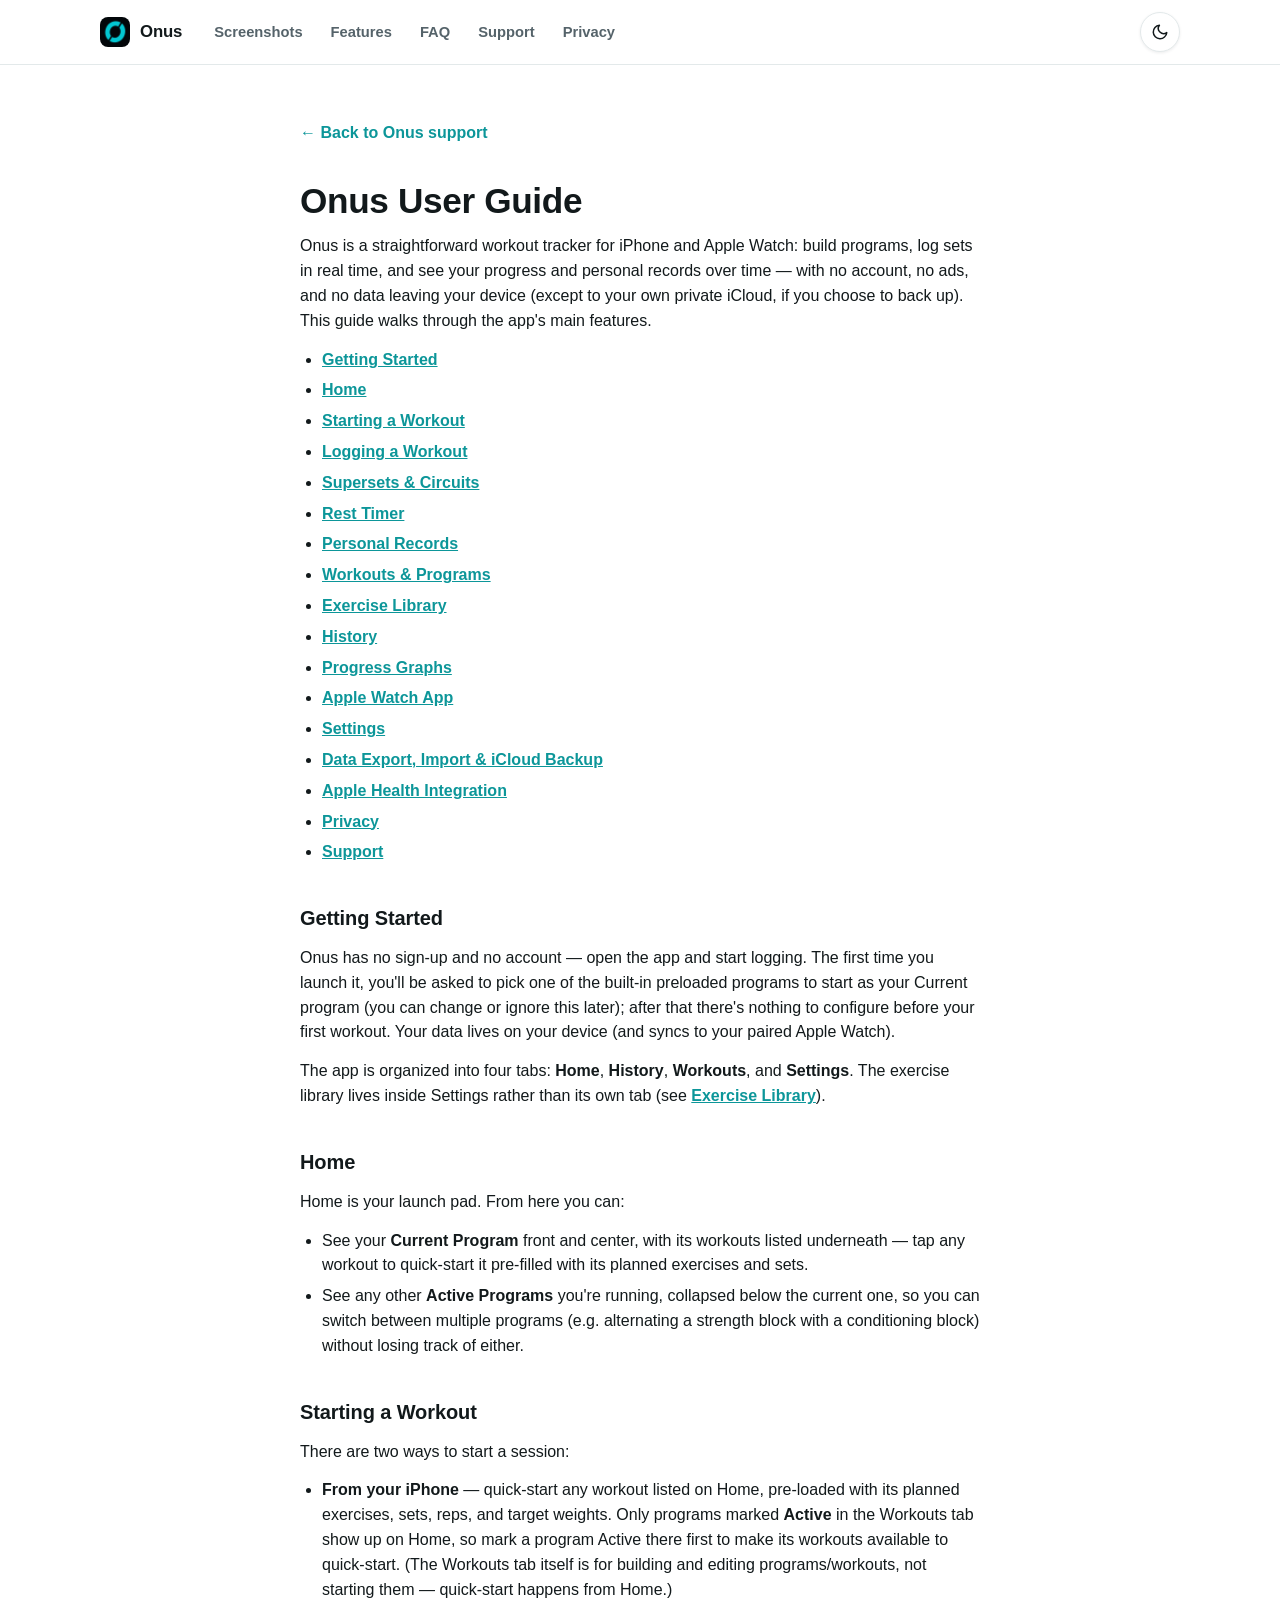
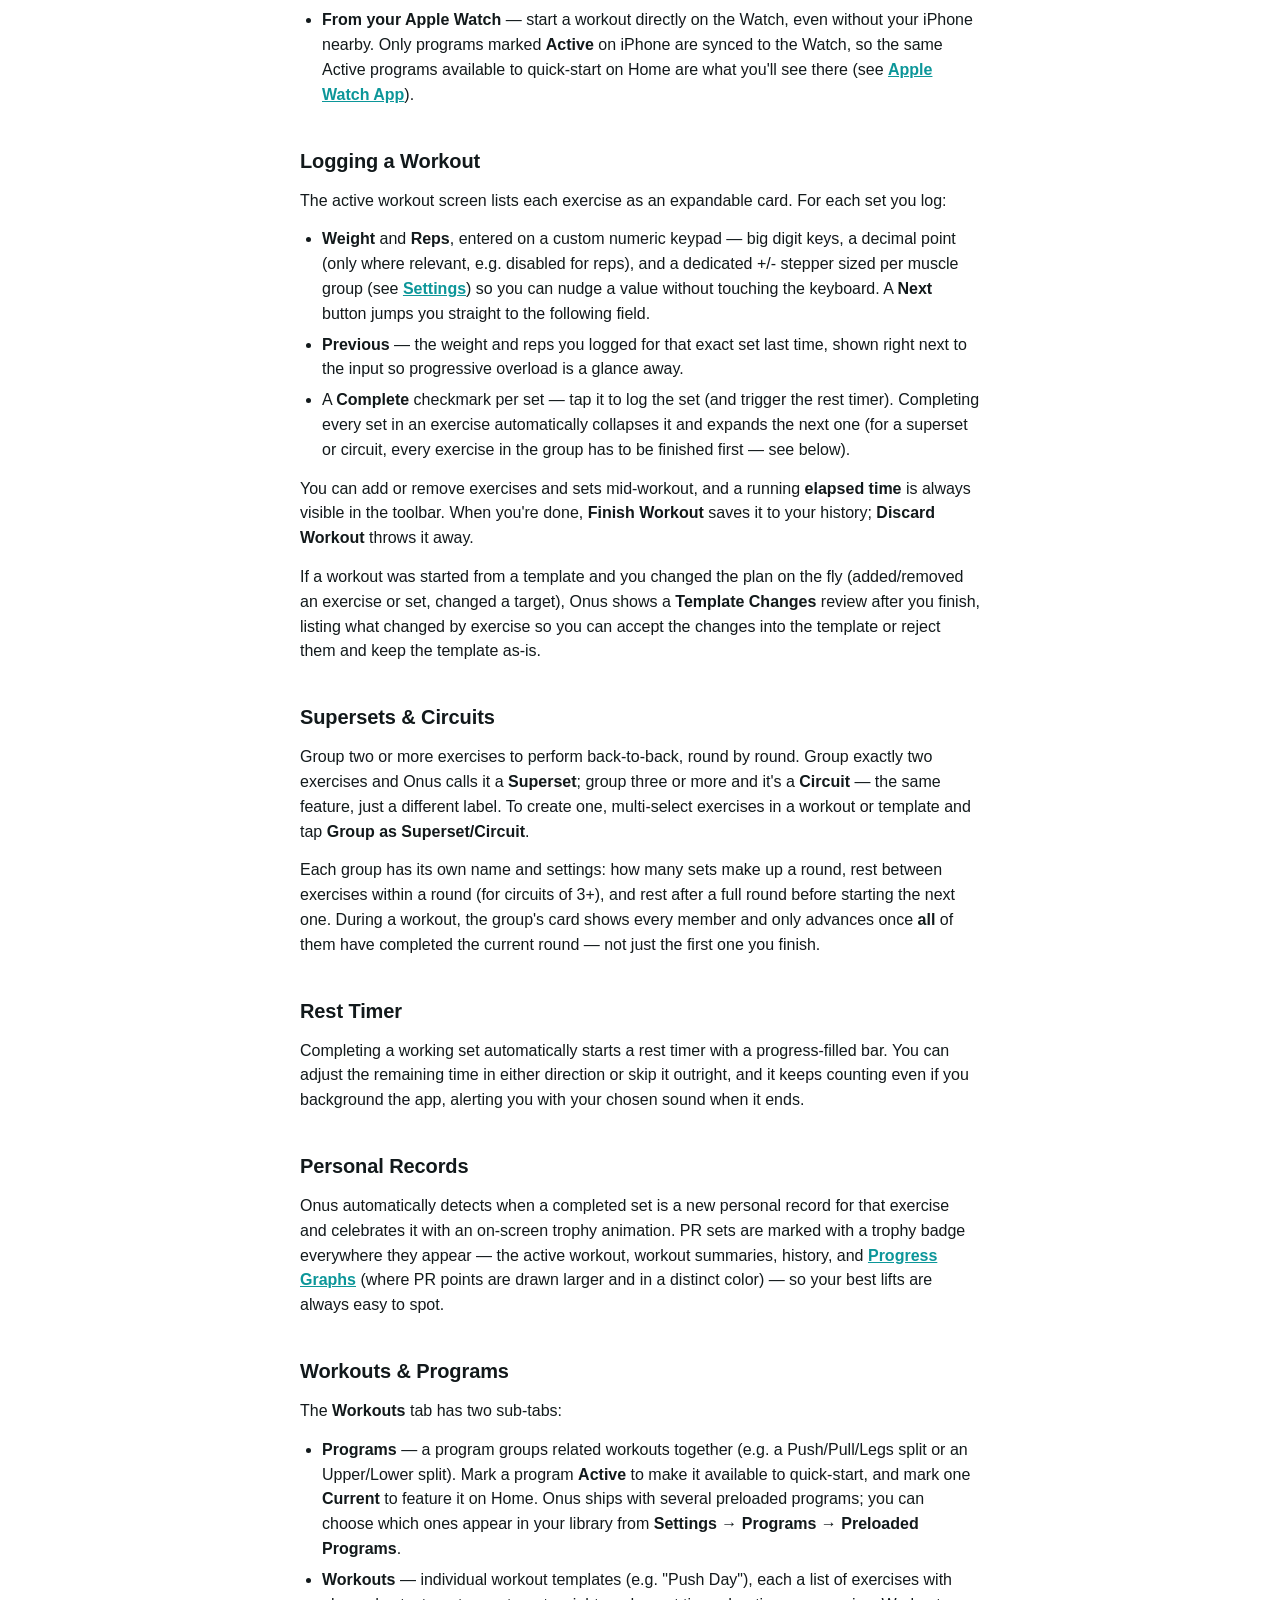
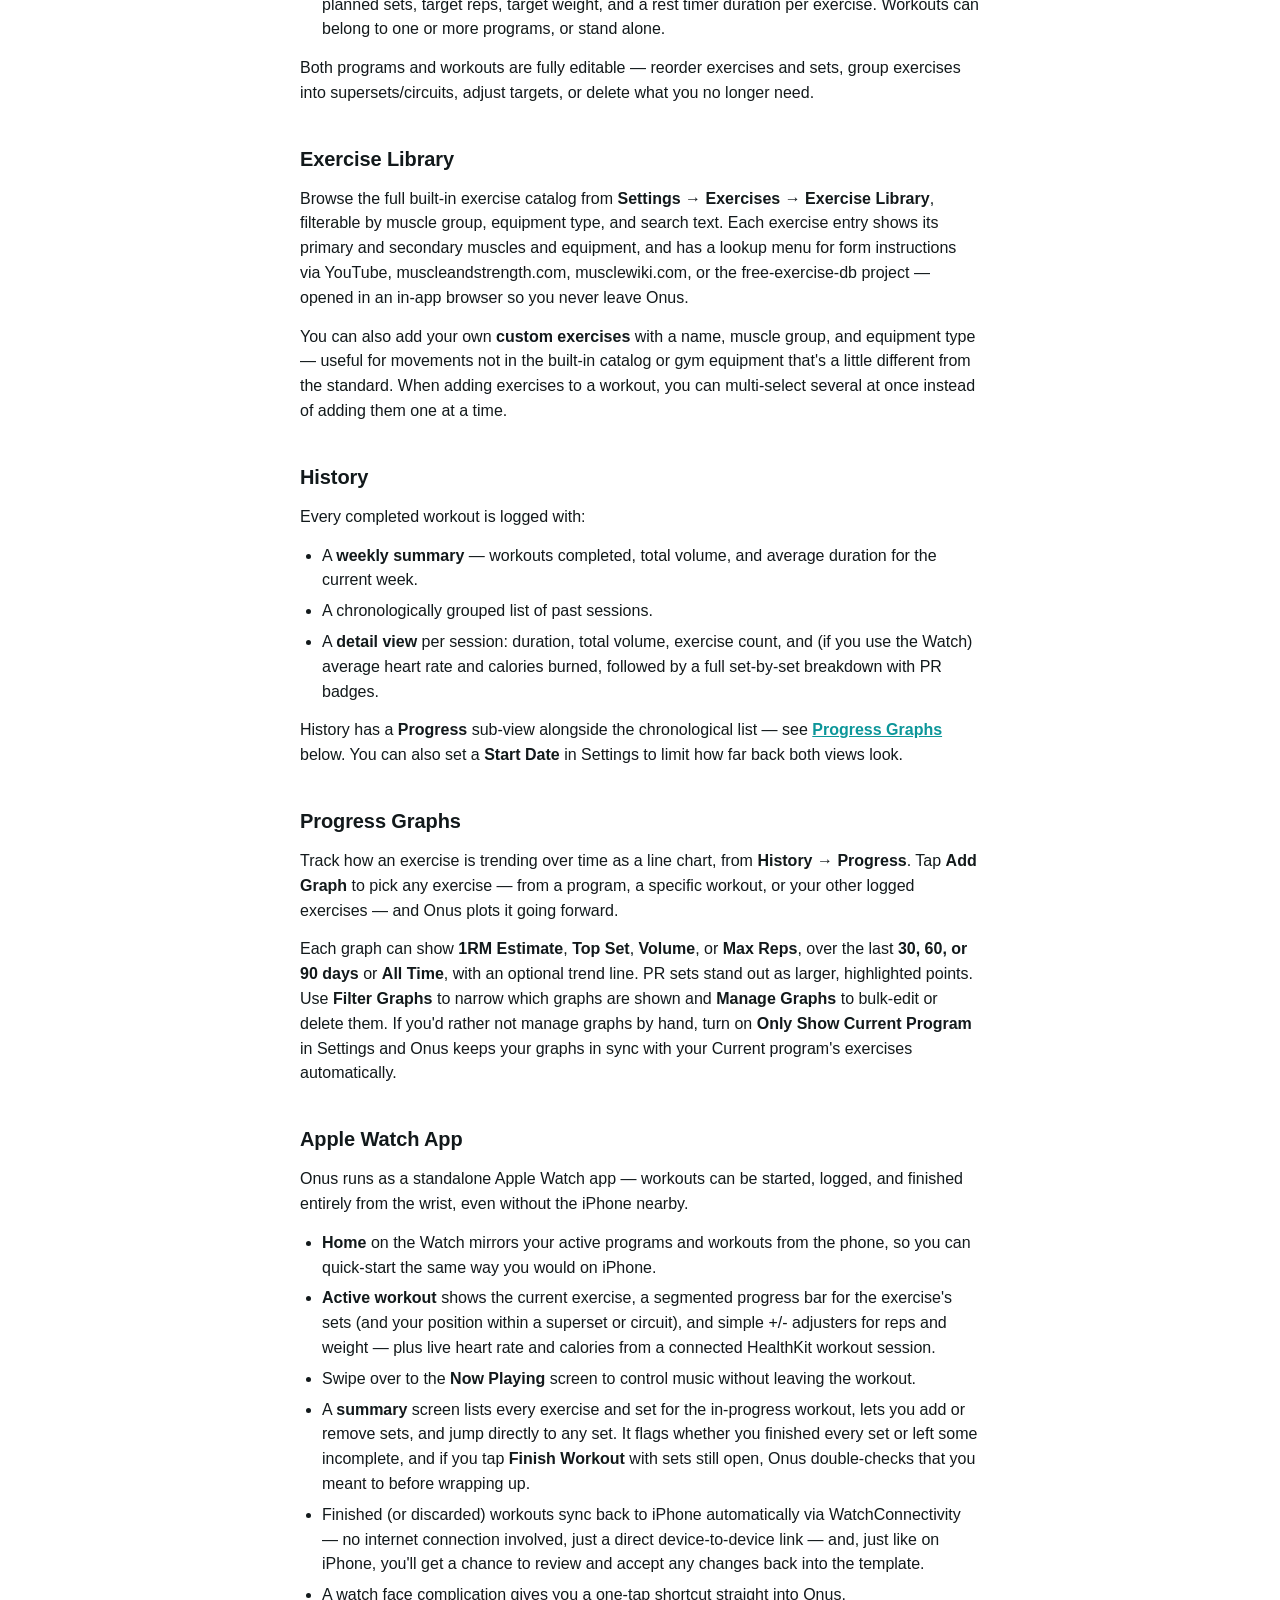
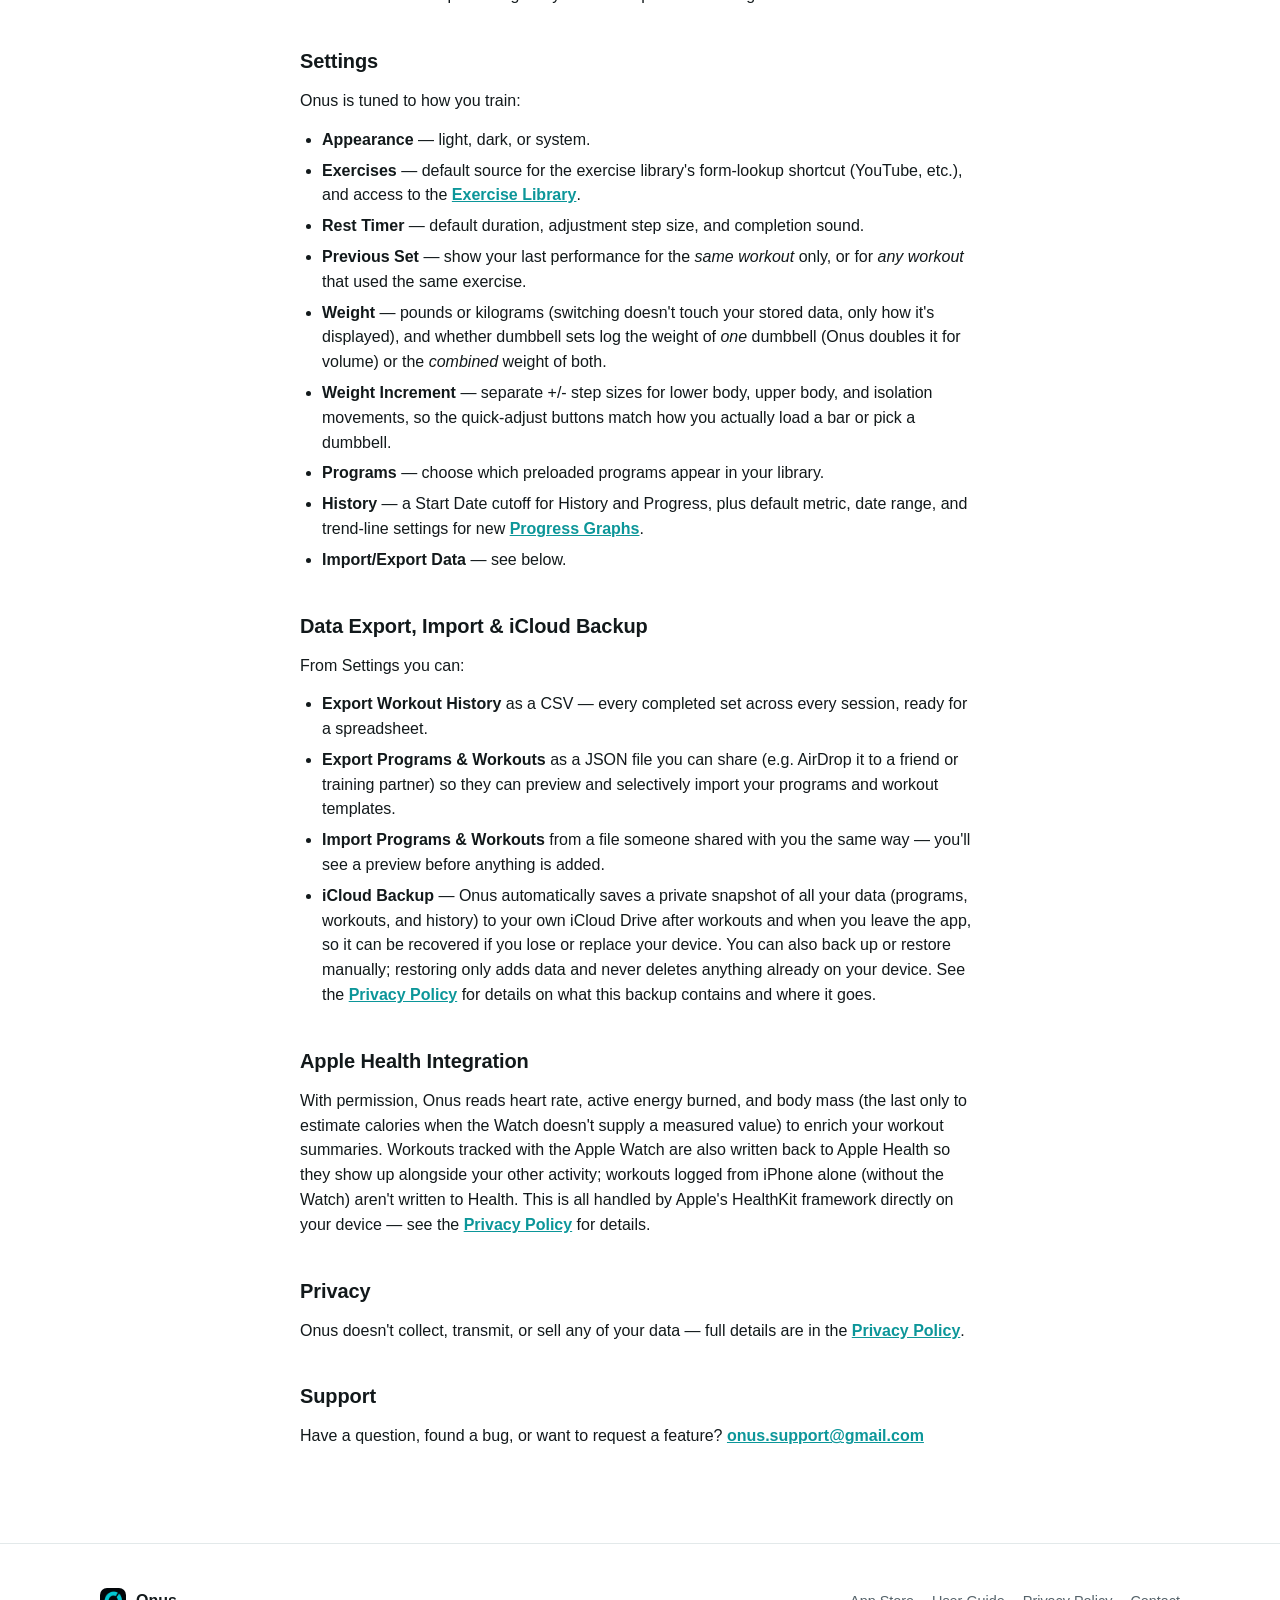
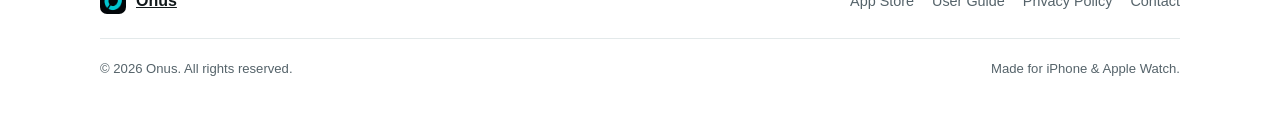
==== guide.html @ 795bd5f9 "Add User Guide page" ====
<!doctype html>
<html lang="en">
  <head>
    <meta charset="UTF-8" />
    <meta name="viewport" content="width=device-width, initial-scale=1" />
    <title>User Guide — Onus</title>
    <meta
      name="description"
      content="A complete guide to using Onus, a private workout tracker for iPhone and Apple Watch."
    />

    <link
      rel="icon"
      type="image/png"
      sizes="32x32"
      href="Branding/icon-32x32.png"
    />
    <link
      rel="icon"
      type="image/png"
      sizes="16x16"
      href="Branding/icon-16x16.png"
    />
    <link
      rel="apple-touch-icon"
      sizes="180x180"
      href="Branding/icon-256x256.png"
    />

    <link rel="stylesheet" href="css/style.css" />
    <script>
      (function () {
        try {
          var stored = localStorage.getItem("onus-theme");
          if (stored === "light" || stored === "dark") {
            document.documentElement.setAttribute("data-theme", stored);
          }
        } catch (e) {}
      })();
    </script>
  </head>
  <body>
    <header class="site-header">
      <div class="wrap nav">
        <a class="nav-brand" href="index.html">
          <img src="Branding/icon-256x256.png" alt="" />
          <span>Onus</span>
        </a>
        <nav class="nav-links" aria-label="Section navigation">
          <a href="index.html#screenshots">Screenshots</a>
          <a href="index.html#features">Features</a>
          <a href="index.html#faq">FAQ</a>
          <a href="index.html#support">Support</a>
          <a href="privacy.html">Privacy</a>
        </nav>
        <button
          class="theme-toggle"
          data-theme-toggle
          type="button"
          aria-label="Toggle dark mode"
        >
          <svg
            class="icon-moon"
            viewBox="0 0 24 24"
            fill="none"
            stroke="currentColor"
            stroke-width="2"
            stroke-linecap="round"
            stroke-linejoin="round"
          >
            <path d="M21 12.79A9 9 0 1 1 11.21 3 7 7 0 0 0 21 12.79Z" />
          </svg>
          <svg
            class="icon-sun"
            viewBox="0 0 24 24"
            fill="none"
            stroke="currentColor"
            stroke-width="2"
            stroke-linecap="round"
            stroke-linejoin="round"
          >
            <circle cx="12" cy="12" r="4" />
            <path
              d="M12 2v2M12 20v2M4.93 4.93l1.41 1.41M17.66 17.66l1.41 1.41M2 12h2M20 12h2M4.93 19.07l1.41-1.41M17.66 6.34l1.41-1.41"
            />
          </svg>
        </button>
      </div>
    </header>

    <main>
      <article class="doc wrap">
        <a class="back-link" href="index.html">← Back to Onus support</a>

        <h1>Onus User Guide</h1>
        <p>
          Onus is a straightforward workout tracker for iPhone and Apple
          Watch: build programs, log sets in real time, and see your progress
          and personal records over time — with no account, no ads, and no
          data leaving your device (except to your own private iCloud, if you
          choose to back up). This guide walks through the app's main
          features.
        </p>

        <ul>
          <li><a href="#getting-started">Getting Started</a></li>
          <li><a href="#home">Home</a></li>
          <li><a href="#starting-a-workout">Starting a Workout</a></li>
          <li><a href="#logging-a-workout">Logging a Workout</a></li>
          <li><a href="#supersets-circuits">Supersets &amp; Circuits</a></li>
          <li><a href="#rest-timer">Rest Timer</a></li>
          <li><a href="#personal-records">Personal Records</a></li>
          <li><a href="#workouts-programs">Workouts &amp; Programs</a></li>
          <li><a href="#exercise-library">Exercise Library</a></li>
          <li><a href="#history">History</a></li>
          <li><a href="#progress-graphs">Progress Graphs</a></li>
          <li><a href="#apple-watch-app">Apple Watch App</a></li>
          <li><a href="#settings">Settings</a></li>
          <li>
            <a href="#data-export-import"
              >Data Export, Import &amp; iCloud Backup</a
            >
          </li>
          <li><a href="#health-integration">Apple Health Integration</a></li>
          <li><a href="#privacy">Privacy</a></li>
          <li><a href="#support">Support</a></li>
        </ul>

        <h2 id="getting-started">Getting Started</h2>
        <p>
          Onus has no sign-up and no account — open the app and start
          logging. The first time you launch it, you'll be asked to pick one
          of the built-in preloaded programs to start as your Current program
          (you can change or ignore this later); after that there's nothing
          to configure before your first workout. Your data lives on your
          device (and syncs to your paired Apple Watch).
        </p>
        <p>
          The app is organized into four tabs:
          <strong>Home</strong>, <strong>History</strong>,
          <strong>Workouts</strong>, and <strong>Settings</strong>. The
          exercise library lives inside Settings rather than its own tab (see
          <a href="#exercise-library">Exercise Library</a>).
        </p>

        <h2 id="home">Home</h2>
        <p>Home is your launch pad. From here you can:</p>
        <ul>
          <li>
            See your <strong>Current Program</strong> front and center, with
            its workouts listed underneath — tap any workout to quick-start
            it pre-filled with its planned exercises and sets.
          </li>
          <li>
            See any other <strong>Active Programs</strong> you're running,
            collapsed below the current one, so you can switch between
            multiple programs (e.g. alternating a strength block with a
            conditioning block) without losing track of either.
          </li>
        </ul>

        <h2 id="starting-a-workout">Starting a Workout</h2>
        <p>There are two ways to start a session:</p>
        <ul>
          <li>
            <strong>From your iPhone</strong> — quick-start any workout
            listed on Home, pre-loaded with its planned exercises, sets,
            reps, and target weights. Only programs marked
            <strong>Active</strong> in the Workouts tab show up on Home, so
            mark a program Active there first to make its workouts available
            to quick-start. (The Workouts tab itself is for building and
            editing programs/workouts, not starting them — quick-start
            happens from Home.)
          </li>
          <li>
            <strong>From your Apple Watch</strong> — start a workout directly
            on the Watch, even without your iPhone nearby. Only programs
            marked <strong>Active</strong> on iPhone are synced to the Watch,
            so the same Active programs available to quick-start on Home are
            what you'll see there (see
            <a href="#apple-watch-app">Apple Watch App</a>).
          </li>
        </ul>

        <h2 id="logging-a-workout">Logging a Workout</h2>
        <p>
          The active workout screen lists each exercise as an expandable
          card. For each set you log:
        </p>
        <ul>
          <li>
            <strong>Weight</strong> and <strong>Reps</strong>, entered on a
            custom numeric keypad — big digit keys, a decimal point (only
            where relevant, e.g. disabled for reps), and a dedicated
            +/- stepper sized per muscle group (see
            <a href="#settings">Settings</a>) so you can nudge a value
            without touching the keyboard. A <strong>Next</strong> button
            jumps you straight to the following field.
          </li>
          <li>
            <strong>Previous</strong> — the weight and reps you logged for
            that exact set last time, shown right next to the input so
            progressive overload is a glance away.
          </li>
          <li>
            A <strong>Complete</strong> checkmark per set — tap it to log the
            set (and trigger the rest timer). Completing every set in an
            exercise automatically collapses it and expands the next one (for
            a superset or circuit, every exercise in the group has to be
            finished first — see below).
          </li>
        </ul>
        <p>
          You can add or remove exercises and sets mid-workout, and a running
          <strong>elapsed time</strong> is always visible in the toolbar.
          When you're done, <strong>Finish Workout</strong> saves it to your
          history; <strong>Discard Workout</strong> throws it away.
        </p>
        <p>
          If a workout was started from a template and you changed the plan
          on the fly (added/removed an exercise or set, changed a target),
          Onus shows a <strong>Template Changes</strong> review after you
          finish, listing what changed by exercise so you can accept the
          changes into the template or reject them and keep the template
          as-is.
        </p>

        <h2 id="supersets-circuits">Supersets &amp; Circuits</h2>
        <p>
          Group two or more exercises to perform back-to-back, round by
          round. Group exactly two exercises and Onus calls it a
          <strong>Superset</strong>; group three or more and it's a
          <strong>Circuit</strong> — the same feature, just a different
          label. To create one, multi-select exercises in a workout or
          template and tap <strong>Group as Superset/Circuit</strong>.
        </p>
        <p>
          Each group has its own name and settings: how many sets make up a
          round, rest between exercises within a round (for circuits of 3+),
          and rest after a full round before starting the next one. During a
          workout, the group's card shows every member and only advances once
          <strong>all</strong> of them have completed the current round — not
          just the first one you finish.
        </p>

        <h2 id="rest-timer">Rest Timer</h2>
        <p>
          Completing a working set automatically starts a rest timer with a
          progress-filled bar. You can adjust the remaining time in either
          direction or skip it outright, and it keeps counting even if you
          background the app, alerting you with your chosen sound when it
          ends.
        </p>

        <h2 id="personal-records">Personal Records</h2>
        <p>
          Onus automatically detects when a completed set is a new personal
          record for that exercise and celebrates it with an on-screen
          trophy animation. PR sets are marked with a trophy badge everywhere
          they appear — the active workout, workout summaries, history, and
          <a href="#progress-graphs">Progress Graphs</a> (where PR points are
          drawn larger and in a distinct color) — so your best lifts are
          always easy to spot.
        </p>

        <h2 id="workouts-programs">Workouts &amp; Programs</h2>
        <p>The <strong>Workouts</strong> tab has two sub-tabs:</p>
        <ul>
          <li>
            <strong>Programs</strong> — a program groups related workouts
            together (e.g. a Push/Pull/Legs split or an Upper/Lower split).
            Mark a program <strong>Active</strong> to make it available to
            quick-start, and mark one <strong>Current</strong> to feature it
            on Home. Onus ships with several preloaded programs; you can
            choose which ones appear in your library from
            <strong>Settings → Programs → Preloaded Programs</strong>.
          </li>
          <li>
            <strong>Workouts</strong> — individual workout templates (e.g.
            "Push Day"), each a list of exercises with planned sets, target
            reps, target weight, and a rest timer duration per exercise.
            Workouts can belong to one or more programs, or stand alone.
          </li>
        </ul>
        <p>
          Both programs and workouts are fully editable — reorder exercises
          and sets, group exercises into supersets/circuits, adjust targets,
          or delete what you no longer need.
        </p>

        <h2 id="exercise-library">Exercise Library</h2>
        <p>
          Browse the full built-in exercise catalog from
          <strong>Settings → Exercises → Exercise Library</strong>,
          filterable by muscle group, equipment type, and search text. Each
          exercise entry shows its primary and secondary muscles and
          equipment, and has a lookup menu for form instructions via
          YouTube, muscleandstrength.com, musclewiki.com, or the
          free-exercise-db project — opened in an in-app browser so you never
          leave Onus.
        </p>
        <p>
          You can also add your own <strong>custom exercises</strong> with a
          name, muscle group, and equipment type — useful for movements not
          in the built-in catalog or gym equipment that's a little different
          from the standard. When adding exercises to a workout, you can
          multi-select several at once instead of adding them one at a time.
        </p>

        <h2 id="history">History</h2>
        <p>Every completed workout is logged with:</p>
        <ul>
          <li>
            A <strong>weekly summary</strong> — workouts completed, total
            volume, and average duration for the current week.
          </li>
          <li>A chronologically grouped list of past sessions.</li>
          <li>
            A <strong>detail view</strong> per session: duration, total
            volume, exercise count, and (if you use the Watch) average heart
            rate and calories burned, followed by a full set-by-set
            breakdown with PR badges.
          </li>
        </ul>
        <p>
          History has a <strong>Progress</strong> sub-view alongside the
          chronological list — see <a href="#progress-graphs">Progress
          Graphs</a> below. You can also set a <strong>Start Date</strong> in
          Settings to limit how far back both views look.
        </p>

        <h2 id="progress-graphs">Progress Graphs</h2>
        <p>
          Track how an exercise is trending over time as a line chart, from
          <strong>History → Progress</strong>. Tap <strong>Add Graph</strong>
          to pick any exercise — from a program, a specific workout, or your
          other logged exercises — and Onus plots it going forward.
        </p>
        <p>
          Each graph can show <strong>1RM Estimate</strong>,
          <strong>Top Set</strong>, <strong>Volume</strong>, or
          <strong>Max Reps</strong>, over the last
          <strong>30, 60, or 90 days</strong> or <strong>All Time</strong>,
          with an optional trend line. PR sets stand out as larger,
          highlighted points. Use <strong>Filter Graphs</strong> to narrow
          which graphs are shown and <strong>Manage Graphs</strong> to
          bulk-edit or delete them. If you'd rather not manage graphs by
          hand, turn on <strong>Only Show Current Program</strong> in
          Settings and Onus keeps your graphs in sync with your Current
          program's exercises automatically.
        </p>

        <h2 id="apple-watch-app">Apple Watch App</h2>
        <p>
          Onus runs as a standalone Apple Watch app — workouts can be
          started, logged, and finished entirely from the wrist, even
          without the iPhone nearby.
        </p>
        <ul>
          <li>
            <strong>Home</strong> on the Watch mirrors your active programs
            and workouts from the phone, so you can quick-start the same way
            you would on iPhone.
          </li>
          <li>
            <strong>Active workout</strong> shows the current exercise, a
            segmented progress bar for the exercise's sets (and your position
            within a superset or circuit), and simple +/- adjusters for reps
            and weight — plus live heart rate and calories from a connected
            HealthKit workout session.
          </li>
          <li>
            Swipe over to the <strong>Now Playing</strong> screen to control
            music without leaving the workout.
          </li>
          <li>
            A <strong>summary</strong> screen lists every exercise and set
            for the in-progress workout, lets you add or remove sets, and
            jump directly to any set. It flags whether you finished every set
            or left some incomplete, and if you tap
            <strong>Finish Workout</strong> with sets still open, Onus
            double-checks that you meant to before wrapping up.
          </li>
          <li>
            Finished (or discarded) workouts sync back to iPhone
            automatically via WatchConnectivity — no internet connection
            involved, just a direct device-to-device link — and, just like on
            iPhone, you'll get a chance to review and accept any changes back
            into the template.
          </li>
          <li>
            A watch face complication gives you a one-tap shortcut straight
            into Onus.
          </li>
        </ul>

        <h2 id="settings">Settings</h2>
        <p>Onus is tuned to how you train:</p>
        <ul>
          <li><strong>Appearance</strong> — light, dark, or system.</li>
          <li>
            <strong>Exercises</strong> — default source for the exercise
            library's form-lookup shortcut (YouTube, etc.), and access to the
            <a href="#exercise-library">Exercise Library</a>.
          </li>
          <li>
            <strong>Rest Timer</strong> — default duration, adjustment step
            size, and completion sound.
          </li>
          <li>
            <strong>Previous Set</strong> — show your last performance for
            the <em>same workout</em> only, or for <em>any workout</em> that
            used the same exercise.
          </li>
          <li>
            <strong>Weight</strong> — pounds or kilograms (switching doesn't
            touch your stored data, only how it's displayed), and whether
            dumbbell sets log the weight of <em>one</em> dumbbell (Onus
            doubles it for volume) or the <em>combined</em> weight of both.
          </li>
          <li>
            <strong>Weight Increment</strong> — separate +/- step sizes for
            lower body, upper body, and isolation movements, so the
            quick-adjust buttons match how you actually load a bar or pick a
            dumbbell.
          </li>
          <li>
            <strong>Programs</strong> — choose which preloaded programs
            appear in your library.
          </li>
          <li>
            <strong>History</strong> — a Start Date cutoff for History and
            Progress, plus default metric, date range, and trend-line
            settings for new <a href="#progress-graphs">Progress Graphs</a>.
          </li>
          <li><strong>Import/Export Data</strong> — see below.</li>
        </ul>

        <h2 id="data-export-import">
          Data Export, Import &amp; iCloud Backup
        </h2>
        <p>From Settings you can:</p>
        <ul>
          <li>
            <strong>Export Workout History</strong> as a CSV — every
            completed set across every session, ready for a spreadsheet.
          </li>
          <li>
            <strong>Export Programs &amp; Workouts</strong> as a JSON file
            you can share (e.g. AirDrop it to a friend or training partner)
            so they can preview and selectively import your programs and
            workout templates.
          </li>
          <li>
            <strong>Import Programs &amp; Workouts</strong> from a file
            someone shared with you the same way — you'll see a preview
            before anything is added.
          </li>
          <li>
            <strong>iCloud Backup</strong> — Onus automatically saves a
            private snapshot of all your data (programs, workouts, and
            history) to your own iCloud Drive after workouts and when you
            leave the app, so it can be recovered if you lose or replace
            your device. You can also back up or restore manually; restoring
            only adds data and never deletes anything already on your
            device. See the <a href="privacy.html">Privacy Policy</a> for
            details on what this backup contains and where it goes.
          </li>
        </ul>

        <h2 id="health-integration">Apple Health Integration</h2>
        <p>
          With permission, Onus reads heart rate, active energy burned, and
          body mass (the last only to estimate calories when the Watch
          doesn't supply a measured value) to enrich your workout summaries.
          Workouts tracked with the Apple Watch are also written back to
          Apple Health so they show up alongside your other activity;
          workouts logged from iPhone alone (without the Watch) aren't
          written to Health. This is all handled by Apple's HealthKit
          framework directly on your device — see the
          <a href="privacy.html">Privacy Policy</a> for details.
        </p>

        <h2 id="privacy">Privacy</h2>
        <p>
          Onus doesn't collect, transmit, or sell any of your data — full
          details are in the <a href="privacy.html">Privacy Policy</a>.
        </p>

        <h2 id="support">Support</h2>
        <p>
          Have a question, found a bug, or want to request a feature?
          <a href="mailto:onus.support@gmail.com">onus.support@gmail.com</a>
        </p>
      </article>
    </main>

    <footer class="site-footer">
      <div class="wrap">
        <div class="footer-inner">
          <a class="footer-brand" href="index.html">
            <img src="Branding/icon-256x256.png" alt="" />
            <span>Onus</span>
          </a>
          <nav class="footer-links" aria-label="Footer">
            <a href="https://apps.apple.com/us/app/onus-strength/id6804785346"
              >App Store</a
            >
            <a href="guide.html">User Guide</a>
            <a href="privacy.html">Privacy Policy</a>
            <a href="mailto:onus.support@gmail.com">Contact</a>
          </nav>
        </div>
        <div class="footer-meta">
          <span>© 2026 Onus. All rights reserved.</span>
          <span>Made for iPhone &amp; Apple Watch.</span>
        </div>
      </div>
    </footer>

    <script src="js/main.js"></script>
  </body>
</html>
---- css/style.css ----
/* ==========================================================================
   Onus support site — styles
   ========================================================================== */

/* ---- Reset ------------------------------------------------------------- */
*,
*::before,
*::after {
  box-sizing: border-box;
}
html,
body,
h1,
h2,
h3,
h4,
p,
figure,
blockquote,
dl,
dd,
ul,
ol {
  margin: 0;
}
ul[class],
ol[class] {
  padding: 0;
  list-style: none;
}
img,
picture {
  display: block;
  max-width: 100%;
}
button,
input {
  font: inherit;
  color: inherit;
}
a {
  color: inherit;
}
html {
  -webkit-text-size-adjust: 100%;
  scroll-behavior: smooth;
}
@media (prefers-reduced-motion: reduce) {
  html {
    scroll-behavior: auto;
  }
  *,
  *::before,
  *::after {
    animation-duration: 0.01ms !important;
    animation-iteration-count: 1 !important;
    transition-duration: 0.01ms !important;
  }
}

/* ---- Theme tokens -------------------------------------------------------
   Light palette lives on bare :root. Dark palette is layered on twice:
   once for the OS-level preference, once for the manual toggle, so the
   toggle always wins over prefers-color-scheme.
   -------------------------------------------------------------------- */
:root {
  --primary: #0c9699;
  --primary-strong: #087679;
  --accent: #c28b0a;

  --bg: #ffffff;
  --bg-alt: #f4f7f8;
  --surface: #ffffff;
  --surface-raised: #ffffff;
  --text: #12191b;
  --text-muted: #55636a;
  --border: #e3e9ea;
  --shadow:
    0 1px 2px rgba(20, 30, 32, 0.04), 0 12px 28px -12px rgba(20, 30, 32, 0.16);
  --shadow-sm: 0 1px 3px rgba(20, 30, 32, 0.08);
  --code-bg: #eef2f3;

  --primary-contrast: #ffffff;
  --focus-ring: #0c9699;

  --font-sans:
    -apple-system, BlinkMacSystemFont, "SF Pro Text", "Segoe UI", Roboto,
    Helvetica, Arial, sans-serif;

  --container: 1120px;
  --radius-sm: 10px;
  --radius-md: 16px;
  --radius-lg: 24px;
}

@media (prefers-color-scheme: dark) {
  :root:not([data-theme="light"]) {
    --primary: #14cbcf;
    --primary-strong: #3fd9dc;
    --accent: #fabd2e;

    --bg: #0a0f10;
    --bg-alt: #0f1517;
    --surface: #141b1d;
    --surface-raised: #171f21;
    --text: #eef3f4;
    --text-muted: #9aa8ac;
    --border: #253032;
    --shadow:
      0 1px 2px rgba(0, 0, 0, 0.3), 0 16px 32px -12px rgba(0, 0, 0, 0.55);
    --shadow-sm: 0 1px 3px rgba(0, 0, 0, 0.4);
    --code-bg: #1b2426;

    --primary-contrast: #05191a;
    --focus-ring: #14cbcf;
  }
}

:root[data-theme="dark"] {
  --primary: #14cbcf;
  --primary-strong: #3fd9dc;
  --accent: #fabd2e;

  --bg: #0a0f10;
  --bg-alt: #0f1517;
  --surface: #141b1d;
  --surface-raised: #171f21;
  --text: #eef3f4;
  --text-muted: #9aa8ac;
  --border: #253032;
  --shadow: 0 1px 2px rgba(0, 0, 0, 0.3), 0 16px 32px -12px rgba(0, 0, 0, 0.55);
  --shadow-sm: 0 1px 3px rgba(0, 0, 0, 0.4);
  --code-bg: #1b2426;

  --primary-contrast: #05191a;
  --focus-ring: #14cbcf;
}

body {
  background: var(--bg);
  color: var(--text);
  font-family: var(--font-sans);
  line-height: 1.55;
  -webkit-font-smoothing: antialiased;
  transition:
    background-color 0.2s ease,
    color 0.2s ease;
}

.wrap {
  width: 100%;
  max-width: var(--container);
  margin-inline: auto;
  padding-inline: 20px;
}

section {
  padding-block: 72px;
}
section + section {
  border-top: 1px solid var(--border);
}

.eyebrow {
  display: inline-block;
  font-size: 0.78rem;
  font-weight: 700;
  letter-spacing: 0.08em;
  text-transform: uppercase;
  color: var(--primary);
  margin-bottom: 10px;
}

.section-head {
  max-width: 640px;
  margin-bottom: 40px;
}

.section-head h2 {
  font-size: clamp(1.6rem, 1.3rem + 1.2vw, 2.15rem);
  letter-spacing: -0.01em;
  margin-bottom: 12px;
}

.section-head p {
  color: var(--text-muted);
  font-size: 1.05rem;
}

a:focus-visible,
button:focus-visible,
summary:focus-visible {
  outline: 2px solid var(--focus-ring);
  outline-offset: 3px;
  border-radius: 4px;
}

/* ---- Top nav ------------------------------------------------------------ */
.site-header {
  position: sticky;
  top: 0;
  z-index: 40;
  background: color-mix(in srgb, var(--bg) 88%, transparent);
  backdrop-filter: saturate(180%) blur(14px);
  -webkit-backdrop-filter: saturate(180%) blur(14px);
  border-bottom: 1px solid var(--border);
}

.nav {
  display: flex;
  align-items: center;
  gap: 20px;
  height: 64px;
}

.nav-brand {
  display: flex;
  align-items: center;
  gap: 10px;
  font-weight: 700;
  font-size: 1.05rem;
  letter-spacing: -0.01em;
  white-space: nowrap;
  text-decoration: none;
}

.nav-brand img {
  width: 30px;
  height: 30px;
  border-radius: 8px;
}

.nav-links {
  display: flex;
  gap: 4px;
  overflow-x: auto;
  scrollbar-width: none;
  flex: 1;
  min-width: 0;
}
.nav-links::-webkit-scrollbar {
  display: none;
}

.nav-links a {
  text-decoration: none;
  color: var(--text-muted);
  font-size: 0.92rem;
  font-weight: 600;
  padding: 8px 12px;
  border-radius: 999px;
  white-space: nowrap;
  transition:
    background-color 0.15s ease,
    color 0.15s ease;
}
.nav-links a:hover {
  color: var(--text);
  background: var(--bg-alt);
}

.theme-toggle {
  flex-shrink: 0;
  width: 40px;
  height: 40px;
  border-radius: 50%;
  border: 1px solid var(--border);
  background: var(--surface);
  display: flex;
  align-items: center;
  justify-content: center;
  cursor: pointer;
  box-shadow: var(--shadow-sm);
}
.theme-toggle svg {
  width: 18px;
  height: 18px;
}
.theme-toggle .icon-sun {
  display: none;
}
:root[data-theme="dark"] .theme-toggle .icon-moon {
  display: none;
}
:root[data-theme="dark"] .theme-toggle .icon-sun {
  display: block;
}
@media (prefers-color-scheme: dark) {
  :root:not([data-theme="light"]) .theme-toggle .icon-moon {
    display: none;
  }
  :root:not([data-theme="light"]) .theme-toggle .icon-sun {
    display: block;
  }
}

/* ---- Buttons ------------------------------------------------------------ */
.btn {
  display: inline-flex;
  align-items: center;
  justify-content: center;
  gap: 8px;
  padding: 13px 24px;
  border-radius: 999px;
  font-weight: 700;
  font-size: 0.98rem;
  text-decoration: none;
  border: 1px solid transparent;
  cursor: pointer;
  transition:
    transform 0.15s ease,
    box-shadow 0.15s ease,
    background-color 0.15s ease;
}
.btn:active {
  transform: scale(0.97);
}

.btn-primary {
  background: var(--primary);
  color: var(--primary-contrast);
  box-shadow: 0 10px 24px -10px
    color-mix(in srgb, var(--primary) 70%, transparent);
}
.btn-primary:hover {
  background: var(--primary-strong);
}

.btn-ghost {
  background: transparent;
  border-color: var(--border);
  color: var(--text);
}
.btn-ghost:hover {
  background: var(--bg-alt);
}

/* ---- Hero ---------------------------------------------------------------- */
.hero {
  padding-block: 64px 56px;
  background:
    radial-gradient(
      600px 320px at 15% -10%,
      color-mix(in srgb, var(--primary) 16%, transparent),
      transparent
    ),
    radial-gradient(
      500px 300px at 90% 0%,
      color-mix(in srgb, var(--accent) 14%, transparent),
      transparent
    );
}

.hero-inner {
  display: flex;
  flex-direction: column;
  align-items: center;
  text-align: center;
  gap: 20px;
}

.app-icon {
  width: 112px;
  height: 112px;
  border-radius: 25px;
  box-shadow: var(--shadow);
  border: 1px solid var(--border);
}

.hero h1 {
  font-size: clamp(2rem, 1.6rem + 1.8vw, 2.9rem);
  letter-spacing: -0.02em;
  font-weight: 800;
}

.hero .tagline {
  color: var(--text-muted);
  font-size: clamp(1.05rem, 1rem + 0.4vw, 1.25rem);
  max-width: 560px;
}

.hero-badges {
  display: flex;
  flex-wrap: wrap;
  justify-content: center;
  gap: 10px;
  margin-top: 4px;
}

.pill {
  font-size: 0.82rem;
  font-weight: 600;
  color: var(--text-muted);
  background: var(--surface);
  border: 1px solid var(--border);
  padding: 6px 14px;
  border-radius: 999px;
}

.hero-actions {
  display: flex;
  flex-wrap: wrap;
  justify-content: center;
  gap: 12px;
  margin-top: 12px;
}

.hero-banner {
  margin-top: 40px;
  border-radius: var(--radius-lg);
  overflow: hidden;
  border: 1px solid var(--border);
  box-shadow: var(--shadow);
  background: #000;
}
.hero-banner img {
  width: 100%;
  height: auto;
  display: block;
}

/* ---- Screenshots ---------------------------------------------------------- */
.shot-group {
  margin-bottom: 52px;
}
.shot-group:last-child {
  margin-bottom: 0;
}

.shot-group-head {
  display: flex;
  align-items: center;
  justify-content: space-between;
  flex-wrap: wrap;
  gap: 14px;
  margin-bottom: 18px;
}

.shot-group-head h3 {
  font-size: 1.15rem;
  font-weight: 700;
}

.shot-group-head .platform-note {
  color: var(--text-muted);
  font-size: 0.9rem;
}

.tabbar {
  display: inline-flex;
  background: var(--bg-alt);
  border: 1px solid var(--border);
  padding: 4px;
  border-radius: 999px;
  gap: 2px;
}

.tabbar button {
  border: none;
  background: transparent;
  padding: 7px 16px;
  border-radius: 999px;
  font-size: 0.86rem;
  font-weight: 700;
  color: var(--text-muted);
  cursor: pointer;
  transition:
    background-color 0.15s ease,
    color 0.15s ease;
}

.tabbar button.is-active {
  background: var(--surface);
  color: var(--text);
  box-shadow: var(--shadow-sm);
}

.gallery {
  display: flex;
  gap: 16px;
  overflow-x: auto;
  padding-block: 4px 14px;
  scroll-snap-type: x proximity;
}

.gallery::-webkit-scrollbar {
  height: 8px;
}
.gallery::-webkit-scrollbar-thumb {
  background: var(--border);
  border-radius: 999px;
}

.shot-card {
  flex: 0 0 auto;
  scroll-snap-align: start;
  cursor: zoom-in;
  border: none;
  background: none;
  padding: 0;
  display: flex;
  flex-direction: column;
  gap: 10px;
  width: 168px;
}

.shot-card .frame {
  border-radius: 18px;
  overflow: hidden;
  border: 1px solid var(--border);
  box-shadow: var(--shadow-sm);
  background: var(--surface);
  transition:
    transform 0.15s ease,
    box-shadow 0.15s ease;
}
.shot-card:hover .frame,
.shot-card:focus-visible .frame {
  transform: translateY(-4px);
  box-shadow: var(--shadow);
}

.shot-card.watch {
  width: 118px;
}
.shot-card img {
  width: 100%;
  height: auto;
  display: block;
}

.shot-card .cap {
  font-size: 0.78rem;
  color: var(--text-muted);
  text-align: center;
  line-height: 1.3;
}

/* ---- Features ------------------------------------------------------------- */
.feature-grid {
  display: grid;
  grid-template-columns: repeat(auto-fill, minmax(250px, 1fr));
  gap: 18px;
}

.feature-card {
  background: var(--surface);
  border: 1px solid var(--border);
  border-radius: var(--radius-md);
  padding: 22px;
  box-shadow: var(--shadow-sm);
}

.feature-icon {
  width: 42px;
  height: 42px;
  border-radius: 12px;
  display: flex;
  align-items: center;
  justify-content: center;
  font-size: 1.25rem;
  background: color-mix(in srgb, var(--primary) 14%, transparent);
  margin-bottom: 14px;
}

.feature-card h3 {
  font-size: 1.02rem;
  margin-bottom: 6px;
  letter-spacing: -0.005em;
}

.feature-card p {
  color: var(--text-muted);
  font-size: 0.92rem;
}

/* ---- FAQ -------------------------------------------------------------------- */
.faq-list {
  display: flex;
  flex-direction: column;
  gap: 10px;
  max-width: 760px;
}

.faq-item {
  border: 1px solid var(--border);
  border-radius: var(--radius-sm);
  background: var(--surface);
  overflow: hidden;
}

.faq-item summary {
  list-style: none;
  cursor: pointer;
  padding: 17px 20px;
  font-weight: 650;
  font-size: 0.98rem;
  display: flex;
  align-items: center;
  justify-content: space-between;
  gap: 12px;
}
.faq-item summary::-webkit-details-marker {
  display: none;
}

.faq-item summary .chev {
  flex-shrink: 0;
  width: 20px;
  height: 20px;
  transition: transform 0.2s ease;
  color: var(--text-muted);
}
.faq-item[open] summary .chev {
  transform: rotate(180deg);
}

.faq-item .faq-body {
  padding: 0 20px 18px;
  color: var(--text-muted);
  font-size: 0.94rem;
}
.faq-item .faq-body p + p {
  margin-top: 10px;
}

.todo-flag {
  display: inline-block;
  font-size: 0.68rem;
  font-weight: 800;
  letter-spacing: 0.05em;
  color: var(--accent);
  border: 1px solid color-mix(in srgb, var(--accent) 50%, transparent);
  background: color-mix(in srgb, var(--accent) 12%, transparent);
  padding: 2px 7px;
  border-radius: 6px;
  margin-left: 4px;
  vertical-align: middle;
}

/* ---- Contact / support -------------------------------------------------------- */
.contact-card {
  display: flex;
  flex-wrap: wrap;
  align-items: center;
  justify-content: space-between;
  gap: 24px;
  background: linear-gradient(
    135deg,
    color-mix(in srgb, var(--primary) 10%, var(--surface)),
    var(--surface)
  );
  border: 1px solid var(--border);
  border-radius: var(--radius-lg);
  padding: 34px;
  box-shadow: var(--shadow-sm);
}

.contact-card h3 {
  font-size: 1.2rem;
  margin-bottom: 6px;
}
.contact-card p {
  color: var(--text-muted);
  max-width: 46ch;
}

.contact-note {
  margin-top: 18px;
  font-size: 0.85rem;
  color: var(--text-muted);
}

/* ---- Privacy preview ---------------------------------------------------------- */
.privacy-card {
  display: flex;
  flex-wrap: wrap;
  gap: 24px;
  align-items: flex-start;
  justify-content: space-between;
  background: var(--surface);
  border: 1px solid var(--border);
  border-radius: var(--radius-lg);
  padding: 30px;
}
.privacy-card ul {
  display: grid;
  gap: 8px;
  font-size: 0.92rem;
  color: var(--text-muted);
}
.privacy-card ul li::before {
  content: "✓ ";
  color: var(--primary);
  font-weight: 800;
}

/* ---- Footer --------------------------------------------------------------------- */
.site-footer {
  padding-block: 44px;
  border-top: 1px solid var(--border);
}

.footer-inner {
  display: flex;
  flex-wrap: wrap;
  gap: 20px;
  align-items: center;
  justify-content: space-between;
}

.footer-brand {
  display: flex;
  align-items: center;
  gap: 10px;
  font-weight: 700;
}
.footer-brand img {
  width: 26px;
  height: 26px;
  border-radius: 7px;
}

.footer-links {
  display: flex;
  flex-wrap: wrap;
  gap: 18px;
  font-size: 0.9rem;
}
.footer-links a {
  text-decoration: none;
  color: var(--text-muted);
}
.footer-links a:hover {
  color: var(--text);
}

.footer-meta {
  width: 100%;
  margin-top: 24px;
  padding-top: 20px;
  border-top: 1px solid var(--border);
  font-size: 0.82rem;
  color: var(--text-muted);
  display: flex;
  flex-wrap: wrap;
  gap: 8px 16px;
  justify-content: space-between;
}

/* ---- Lightbox ------------------------------------------------------------------- */
.lightbox {
  position: fixed;
  inset: 0;
  background: rgba(4, 8, 9, 0.82);
  display: none;
  align-items: center;
  justify-content: center;
  z-index: 100;
  padding: 32px 16px;
}
.lightbox.is-open {
  display: flex;
}
.lightbox img {
  max-height: 88vh;
  max-width: min(90vw, 420px);
  border-radius: 20px;
  box-shadow: 0 30px 60px rgba(0, 0, 0, 0.5);
}
.lightbox-close {
  position: absolute;
  top: 20px;
  right: 20px;
  width: 42px;
  height: 42px;
  border-radius: 50%;
  border: 1px solid rgba(255, 255, 255, 0.25);
  background: rgba(255, 255, 255, 0.08);
  color: #fff;
  font-size: 1.3rem;
  line-height: 1;
  cursor: pointer;
}

/* ---- Privacy page --------------------------------------------------------------- */
.doc {
  max-width: 720px;
  margin-inline: auto;
  padding-block: 56px 80px;
}
.doc h1 {
  font-size: clamp(1.7rem, 1.4rem + 1vw, 2.2rem);
  margin-bottom: 6px;
  letter-spacing: -0.01em;
}
.doc .updated {
  color: var(--text-muted);
  font-size: 0.9rem;
  margin-bottom: 34px;
}
.doc h2 {
  font-size: 1.25rem;
  margin-top: 38px;
  margin-bottom: 12px;
  letter-spacing: -0.005em;
}
.doc p {
  margin-bottom: 14px;
  color: var(--text);
}
.doc ul {
  margin: 0 0 14px;
  padding-left: 22px;
  list-style: disc;
}
.doc li {
  margin-bottom: 6px;
}
.doc a {
  color: var(--primary);
  font-weight: 600;
}
.doc .back-link {
  display: inline-flex;
  align-items: center;
  gap: 6px;
  margin-bottom: 28px;
  font-weight: 700;
  color: var(--primary);
  text-decoration: none;
}
.doc code {
  background: var(--code-bg);
  padding: 2px 6px;
  border-radius: 5px;
  font-size: 0.88em;
}

/* ---- Responsive ------------------------------------------------------------------ */
@media (max-width: 640px) {
  section {
    padding-block: 52px;
  }
  .hero {
    padding-block: 44px 40px;
  }
  .contact-card {
    flex-direction: column;
    align-items: flex-start;
  }
  .footer-inner {
    flex-direction: column;
    align-items: flex-start;
  }
  .privacy-card {
    flex-direction: column;
  }
}
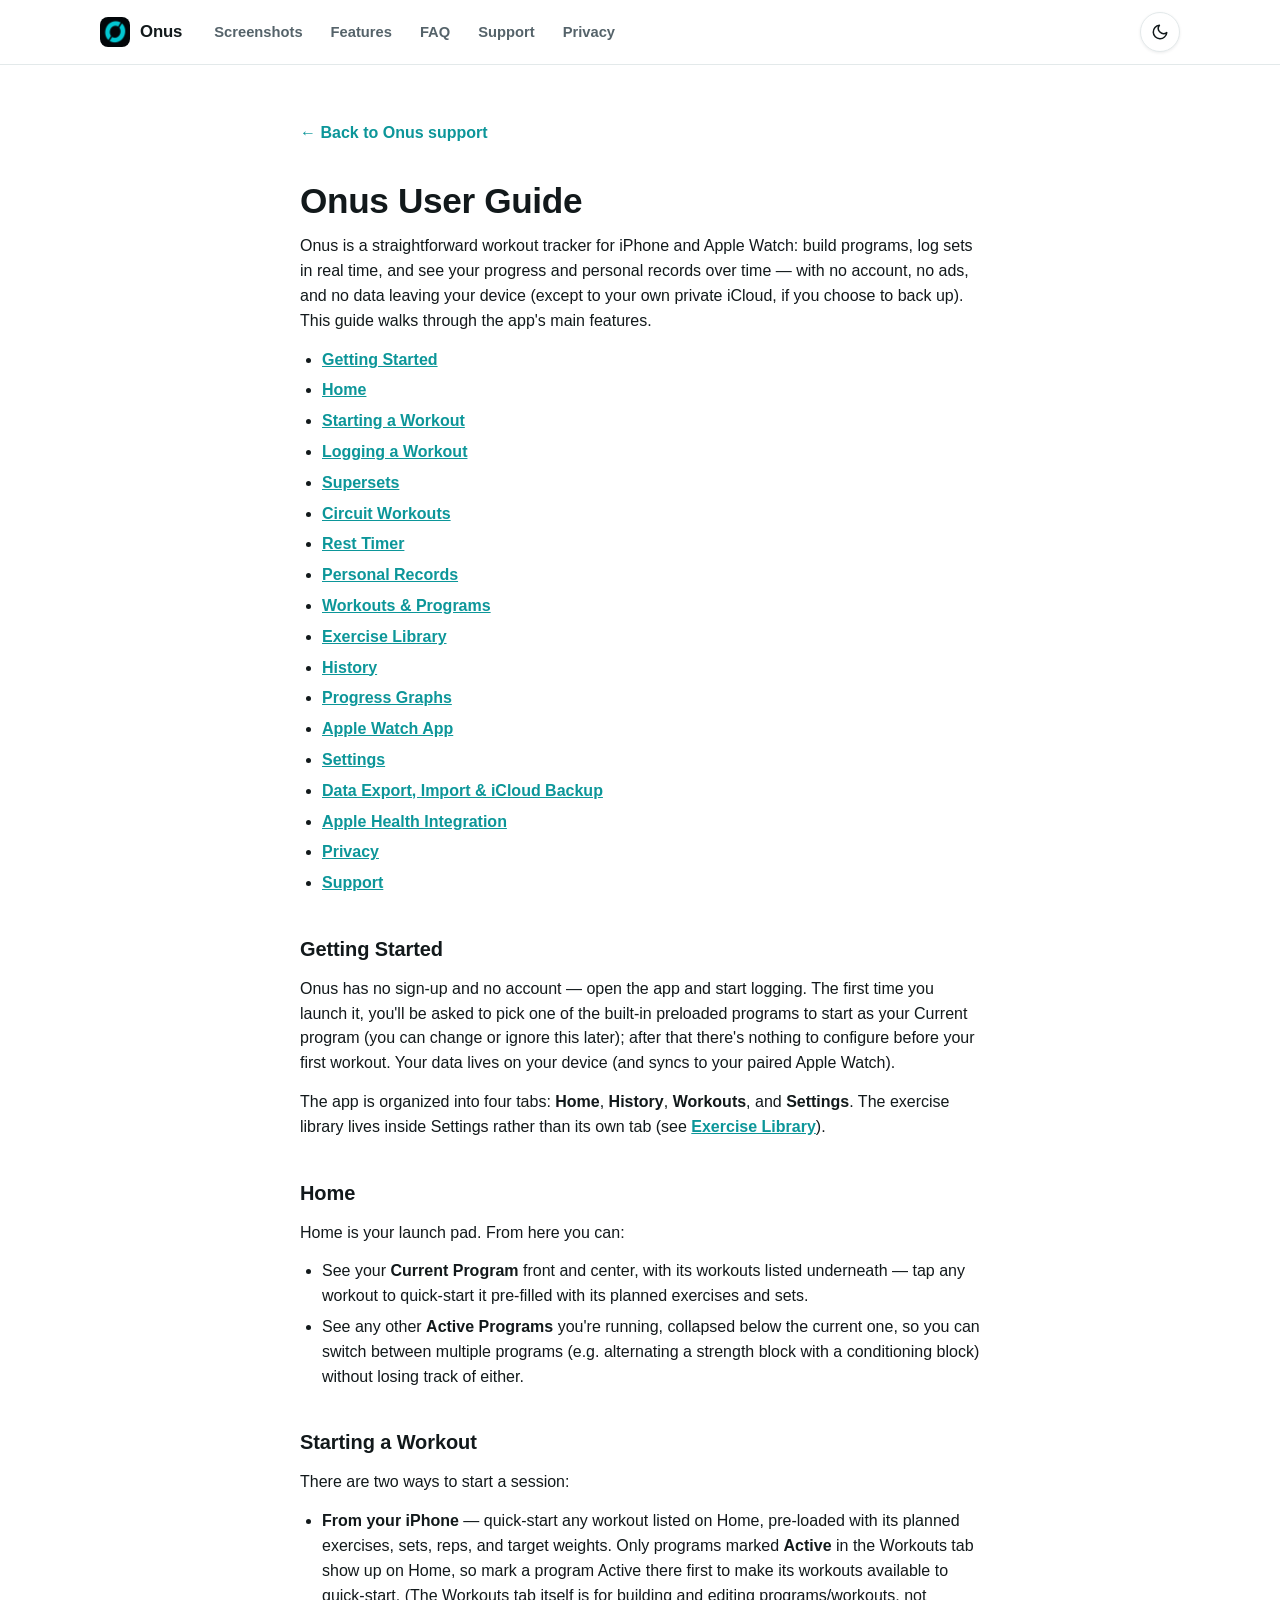
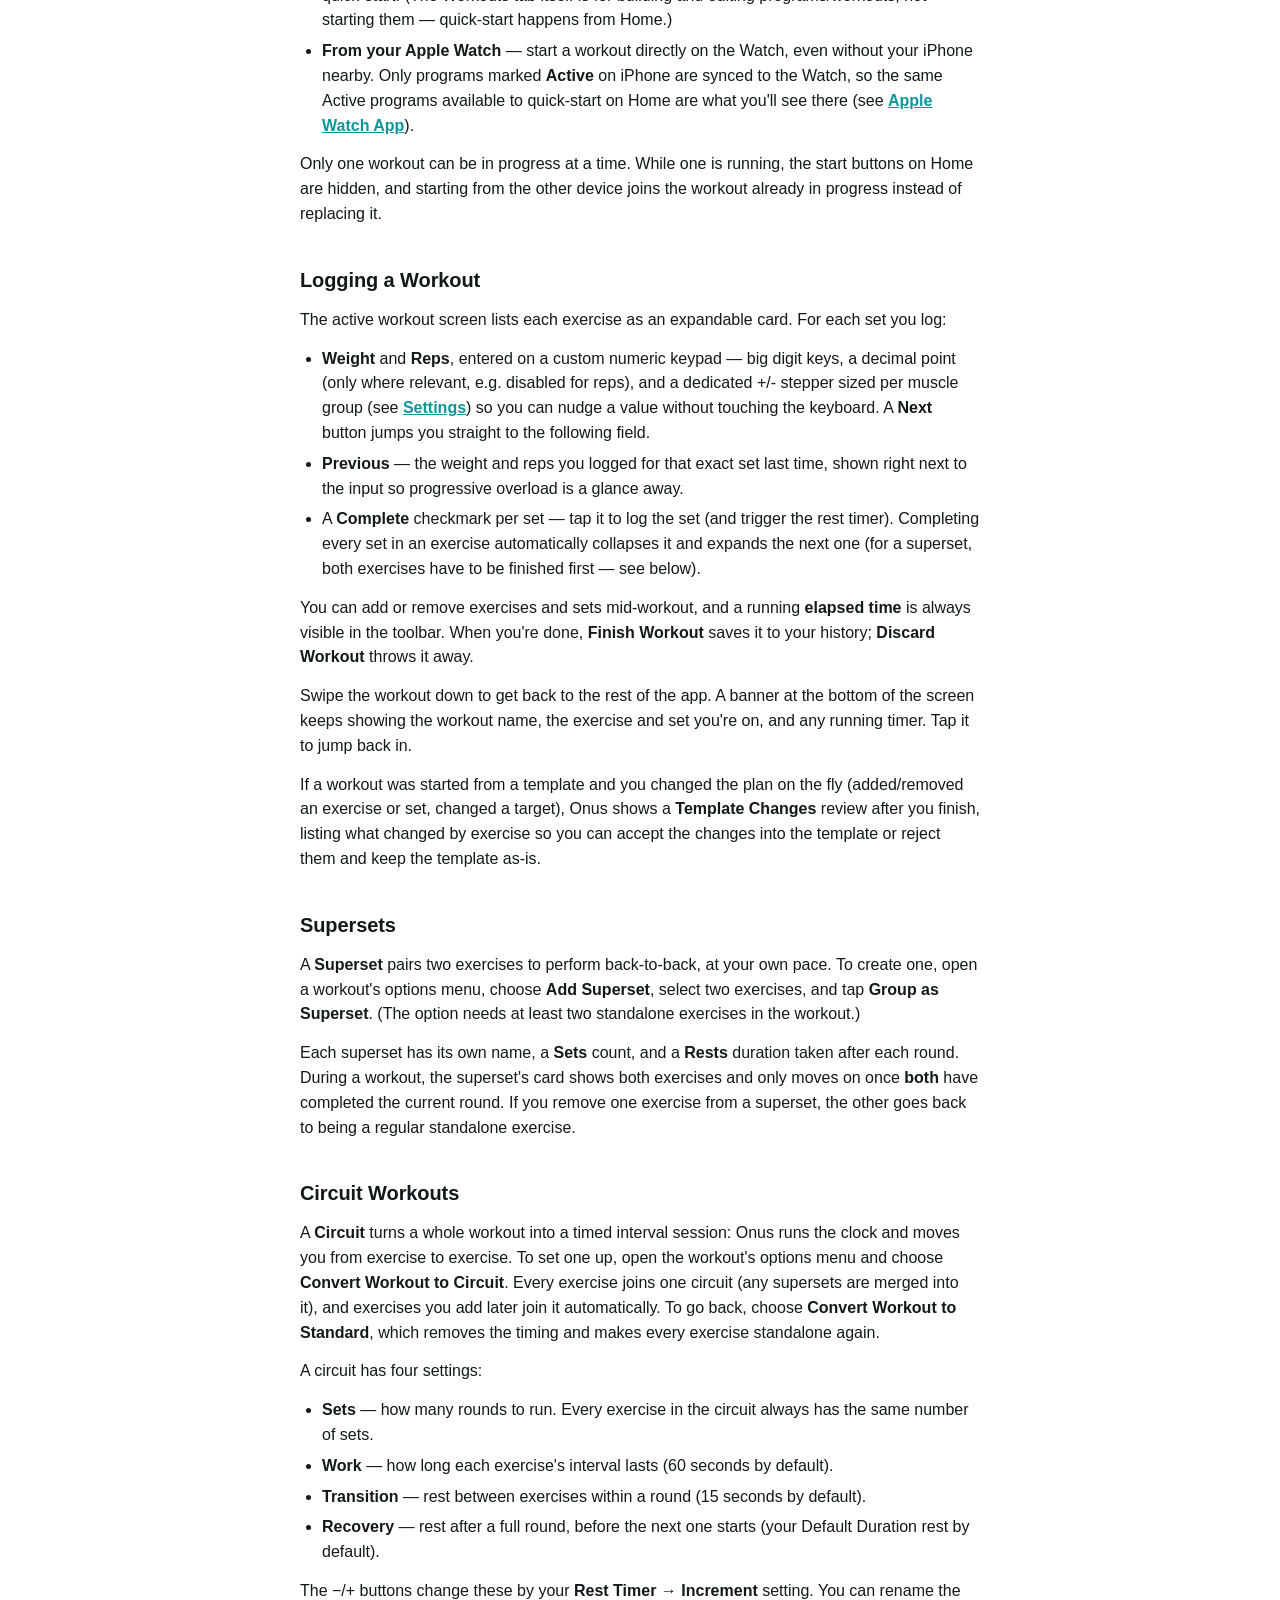
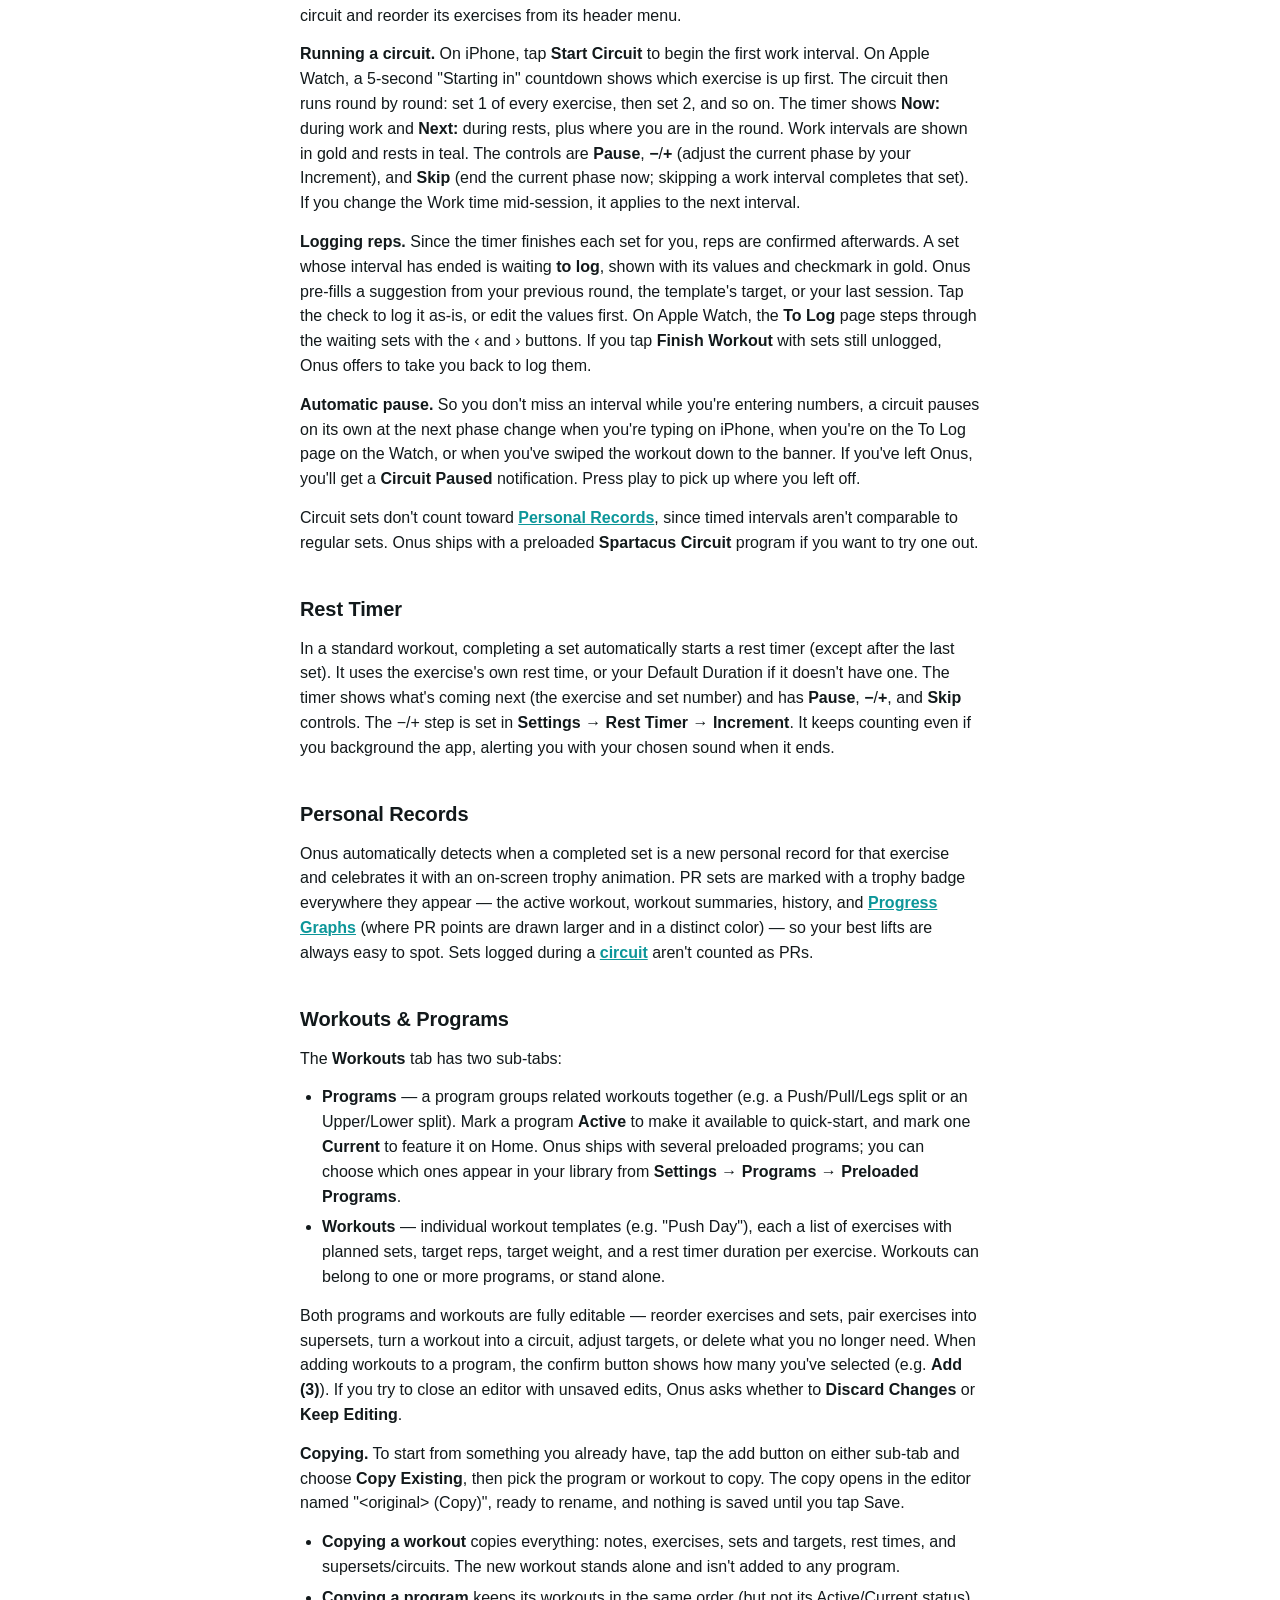
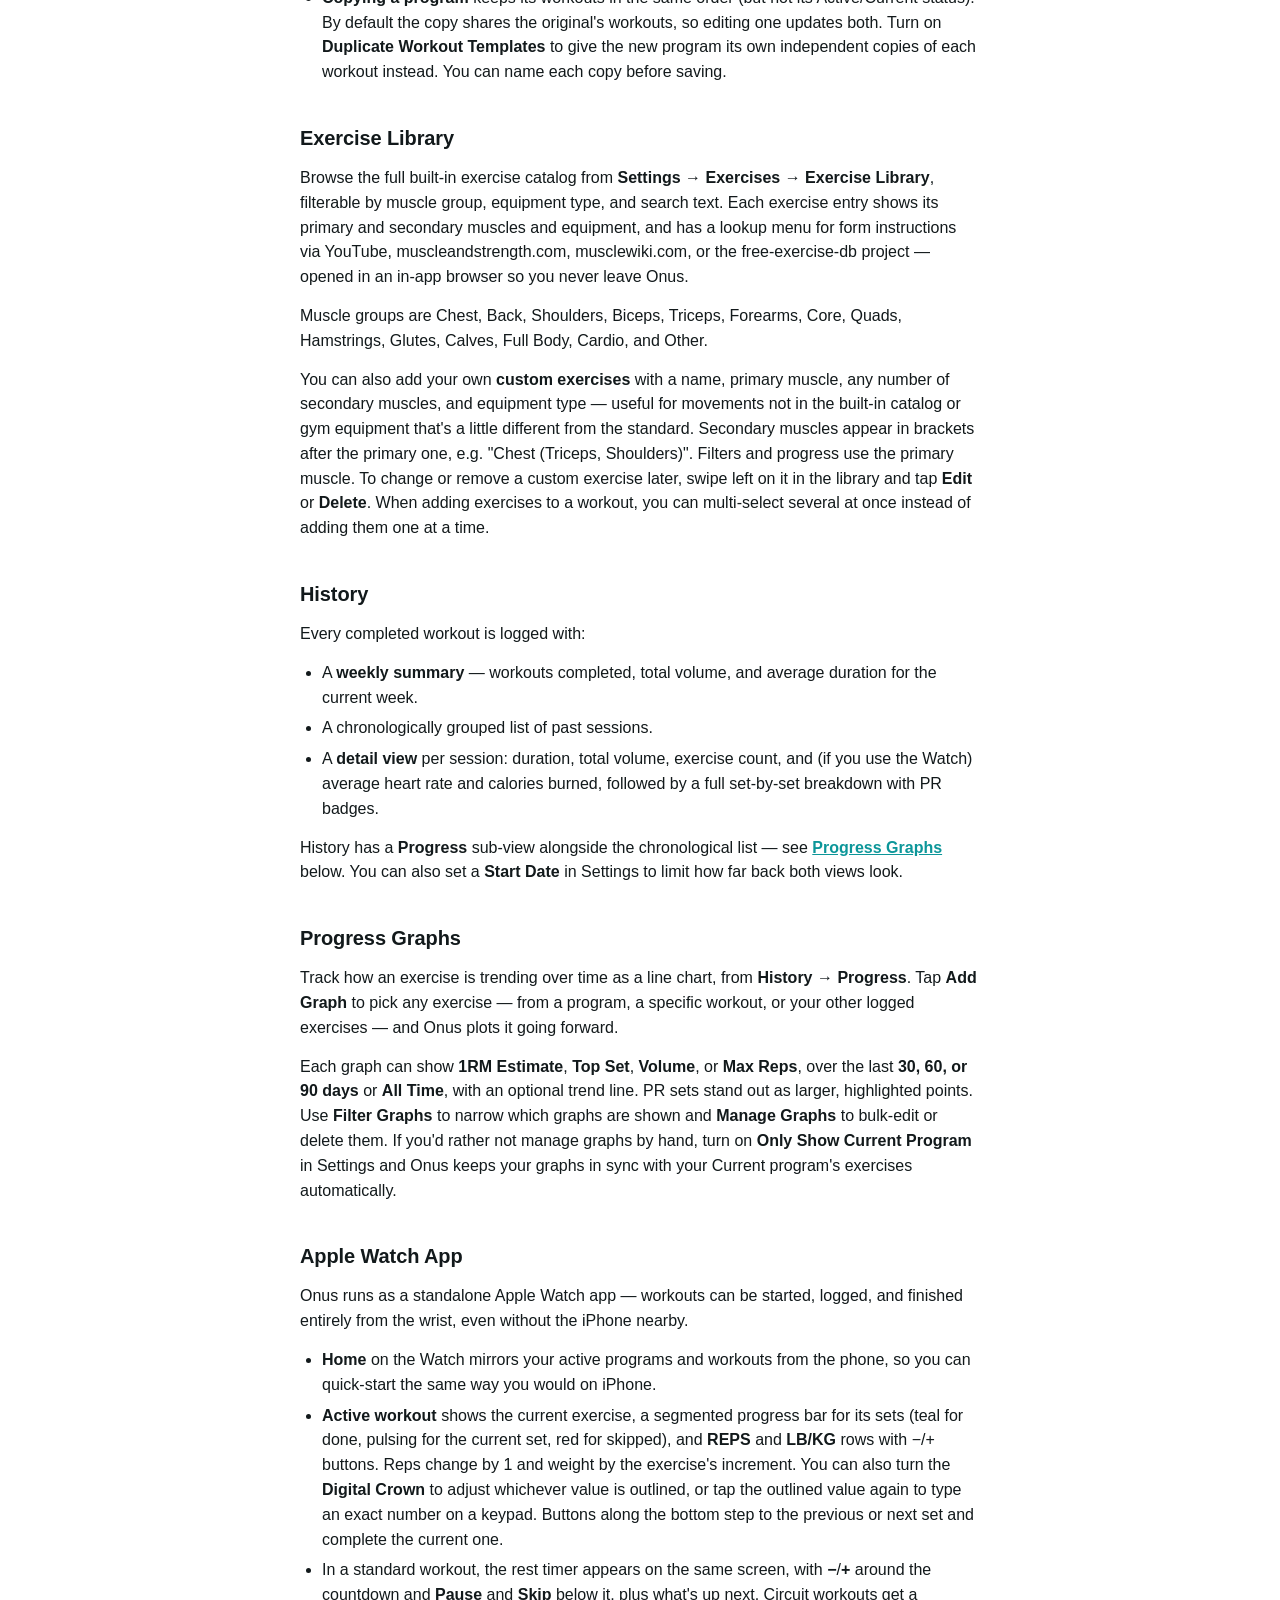
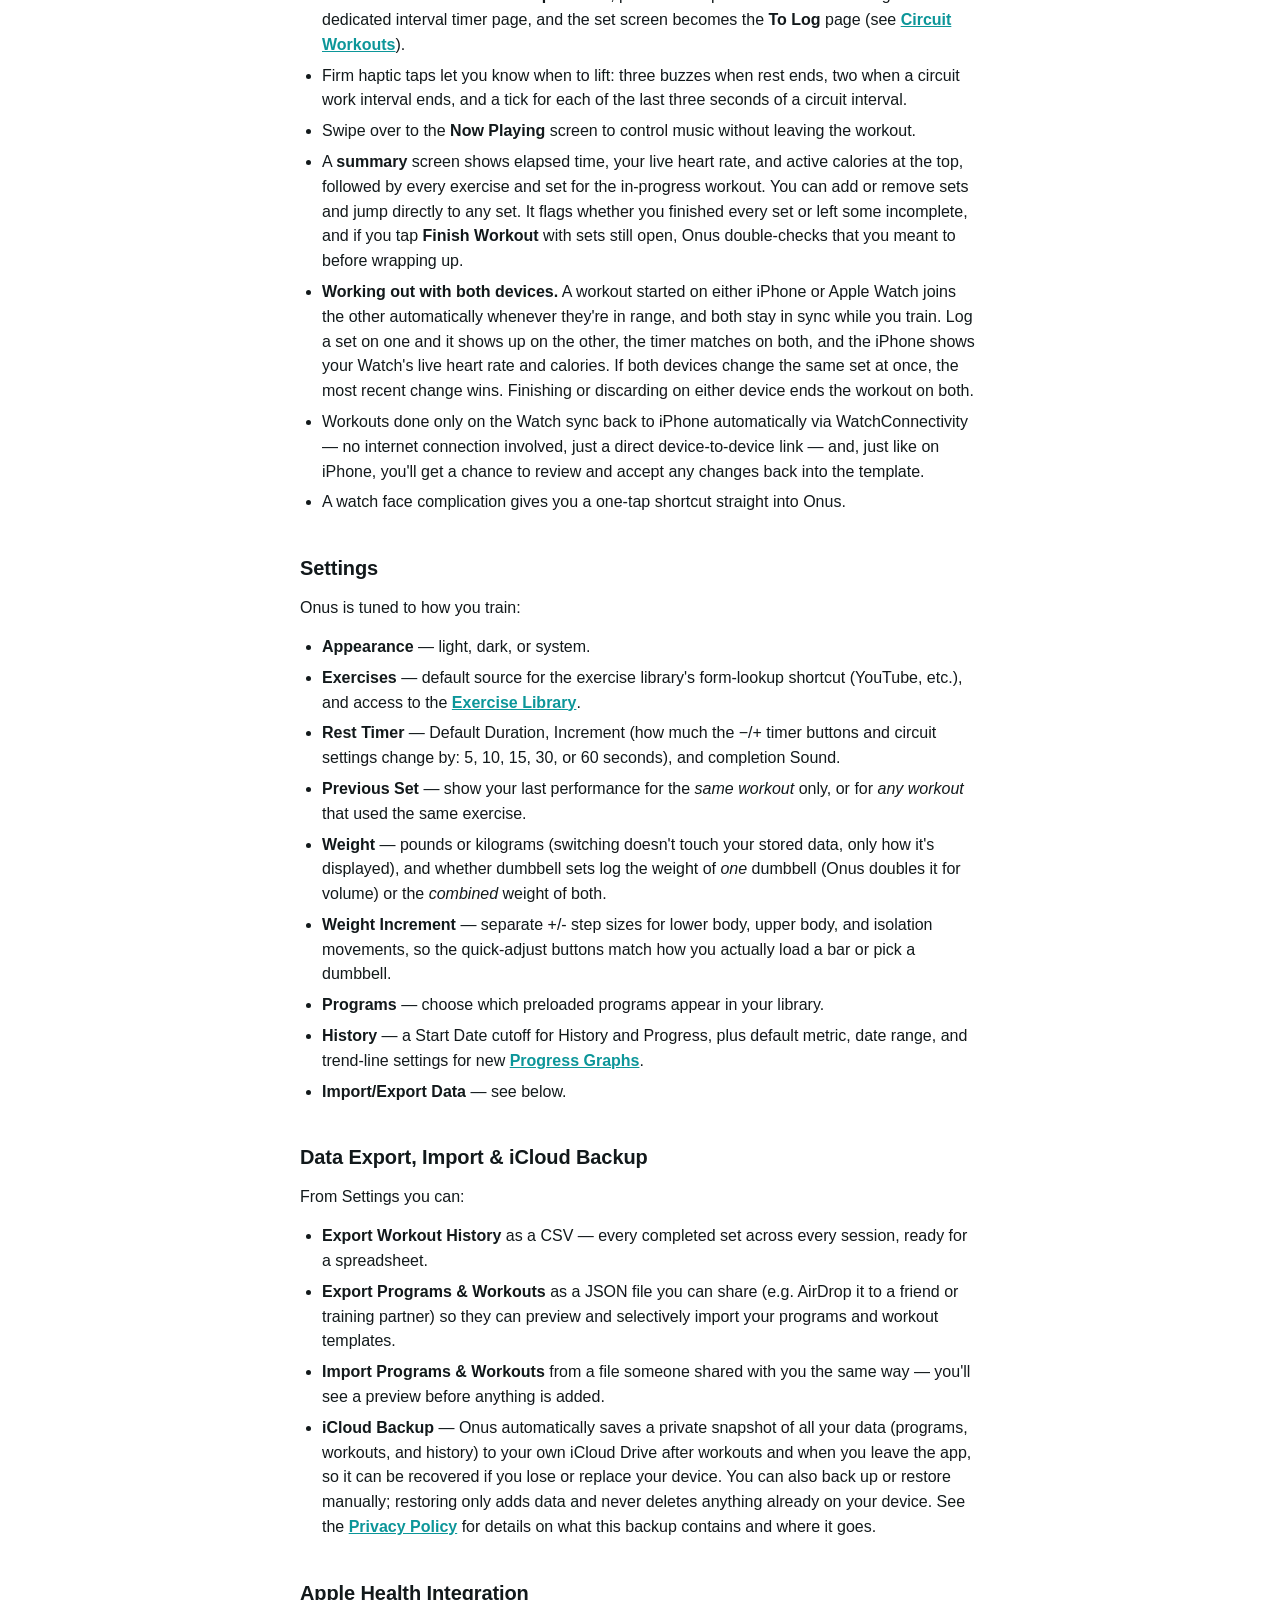
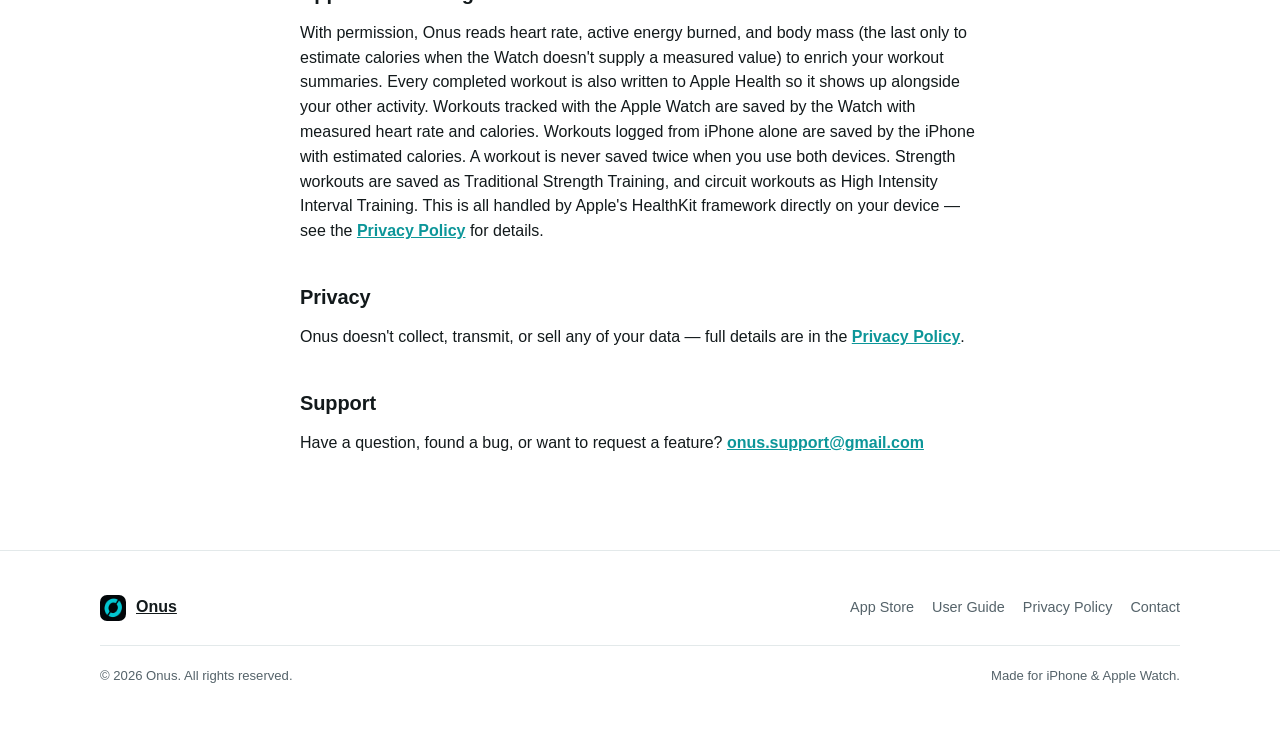
==== commit 0260f33c: "Update the info/user guide with latest feature changes" ====
--- a/guide.html
+++ b/guide.html
@@ -107,7 +107,8 @@
           <li><a href="#home">Home</a></li>
           <li><a href="#starting-a-workout">Starting a Workout</a></li>
           <li><a href="#logging-a-workout">Logging a Workout</a></li>
-          <li><a href="#supersets-circuits">Supersets &amp; Circuits</a></li>
+          <li><a href="#supersets">Supersets</a></li>
+          <li><a href="#circuits">Circuit Workouts</a></li>
           <li><a href="#rest-timer">Rest Timer</a></li>
           <li><a href="#personal-records">Personal Records</a></li>
           <li><a href="#workouts-programs">Workouts &amp; Programs</a></li>
@@ -181,6 +182,12 @@
             <a href="#apple-watch-app">Apple Watch App</a>).
           </li>
         </ul>
+        <p>
+          Only one workout can be in progress at a time. While one is
+          running, the start buttons on Home are hidden, and starting from
+          the other device joins the workout already in progress instead of
+          replacing it.
+        </p>
 
         <h2 id="logging-a-workout">Logging a Workout</h2>
         <p>
@@ -206,8 +213,8 @@
             A <strong>Complete</strong> checkmark per set — tap it to log the
             set (and trigger the rest timer). Completing every set in an
             exercise automatically collapses it and expands the next one (for
-            a superset or circuit, every exercise in the group has to be
-            finished first — see below).
+            a superset, both exercises have to be finished first — see
+            below).
           </li>
         </ul>
         <p>
@@ -215,6 +222,12 @@
           <strong>elapsed time</strong> is always visible in the toolbar.
           When you're done, <strong>Finish Workout</strong> saves it to your
           history; <strong>Discard Workout</strong> throws it away.
+        </p>
+        <p>
+          Swipe the workout down to get back to the rest of the app. A
+          banner at the bottom of the screen keeps showing the workout
+          name, the exercise and set you're on, and any running timer. Tap
+          it to jump back in.
         </p>
         <p>
           If a workout was started from a template and you changed the plan
@@ -225,31 +238,111 @@
           as-is.
         </p>
 
-        <h2 id="supersets-circuits">Supersets &amp; Circuits</h2>
-        <p>
-          Group two or more exercises to perform back-to-back, round by
-          round. Group exactly two exercises and Onus calls it a
-          <strong>Superset</strong>; group three or more and it's a
-          <strong>Circuit</strong> — the same feature, just a different
-          label. To create one, multi-select exercises in a workout or
-          template and tap <strong>Group as Superset/Circuit</strong>.
-        </p>
-        <p>
-          Each group has its own name and settings: how many sets make up a
-          round, rest between exercises within a round (for circuits of 3+),
-          and rest after a full round before starting the next one. During a
-          workout, the group's card shows every member and only advances once
-          <strong>all</strong> of them have completed the current round — not
-          just the first one you finish.
+        <h2 id="supersets">Supersets</h2>
+        <p>
+          A <strong>Superset</strong> pairs two exercises to perform
+          back-to-back, at your own pace. To create one, open a workout's
+          options menu, choose <strong>Add Superset</strong>, select two
+          exercises, and tap <strong>Group as Superset</strong>. (The option
+          needs at least two standalone exercises in the workout.)
+        </p>
+        <p>
+          Each superset has its own name, a <strong>Sets</strong> count, and
+          a <strong>Rests</strong> duration taken after each round. During a
+          workout, the superset's card shows both exercises and only moves
+          on once <strong>both</strong> have completed the current round. If
+          you remove one exercise from a superset, the other goes back to
+          being a regular standalone exercise.
+        </p>
+
+        <h2 id="circuits">Circuit Workouts</h2>
+        <p>
+          A <strong>Circuit</strong> turns a whole workout into a timed
+          interval session: Onus runs the clock and moves you from exercise
+          to exercise. To set one up, open the workout's options menu and
+          choose <strong>Convert Workout to Circuit</strong>. Every exercise
+          joins one circuit (any supersets are merged into it), and
+          exercises you add later join it automatically. To go back, choose
+          <strong>Convert Workout to Standard</strong>, which removes the
+          timing and makes every exercise standalone again.
+        </p>
+        <p>A circuit has four settings:</p>
+        <ul>
+          <li>
+            <strong>Sets</strong> — how many rounds to run. Every exercise in
+            the circuit always has the same number of sets.
+          </li>
+          <li>
+            <strong>Work</strong> — how long each exercise's interval lasts
+            (60 seconds by default).
+          </li>
+          <li>
+            <strong>Transition</strong> — rest between exercises within a
+            round (15 seconds by default).
+          </li>
+          <li>
+            <strong>Recovery</strong> — rest after a full round, before the
+            next one starts (your Default Duration rest by default).
+          </li>
+        </ul>
+        <p>
+          The −/+ buttons change these by your
+          <strong>Rest Timer → Increment</strong> setting. You can rename the
+          circuit and reorder its exercises from its header menu.
+        </p>
+        <p>
+          <strong>Running a circuit.</strong> On iPhone, tap
+          <strong>Start Circuit</strong> to begin the first work interval. On
+          Apple Watch, a 5-second "Starting in" countdown shows which
+          exercise is up first. The circuit then runs round by round: set 1
+          of every exercise, then set 2, and so on. The timer shows
+          <strong>Now:</strong> during work and <strong>Next:</strong> during
+          rests, plus where you are in the round. Work intervals are shown in
+          gold and rests in teal. The controls are <strong>Pause</strong>,
+          <strong>−</strong>/<strong>+</strong> (adjust the current phase by
+          your Increment), and <strong>Skip</strong> (end the current phase
+          now; skipping a work interval completes that set). If you change
+          the Work time mid-session, it applies to the next interval.
+        </p>
+        <p>
+          <strong>Logging reps.</strong> Since the timer finishes each set
+          for you, reps are confirmed afterwards. A set whose interval has
+          ended is waiting <strong>to log</strong>, shown with its values and
+          checkmark in gold. Onus pre-fills a suggestion from your previous
+          round, the template's target, or your last session. Tap the check
+          to log it as-is, or edit the values first. On Apple Watch, the
+          <strong>To Log</strong> page steps through the waiting sets with
+          the ‹ and › buttons. If you tap <strong>Finish Workout</strong>
+          with sets still unlogged, Onus offers to take you back to log them.
+        </p>
+        <p>
+          <strong>Automatic pause.</strong> So you don't miss an interval
+          while you're entering numbers, a circuit pauses on its own at the
+          next phase change when you're typing on iPhone, when you're on the
+          To Log page on the Watch, or when you've swiped the workout down
+          to the banner. If you've left Onus, you'll get a
+          <strong>Circuit Paused</strong> notification. Press play to pick
+          up where you left off.
+        </p>
+        <p>
+          Circuit sets don't count toward
+          <a href="#personal-records">Personal Records</a>, since timed
+          intervals aren't comparable to regular sets. Onus ships with a
+          preloaded <strong>Spartacus Circuit</strong> program if you want to
+          try one out.
         </p>
 
         <h2 id="rest-timer">Rest Timer</h2>
         <p>
-          Completing a working set automatically starts a rest timer with a
-          progress-filled bar. You can adjust the remaining time in either
-          direction or skip it outright, and it keeps counting even if you
-          background the app, alerting you with your chosen sound when it
-          ends.
+          In a standard workout, completing a set automatically starts a
+          rest timer (except after the last set). It uses the exercise's own
+          rest time, or your Default Duration if it doesn't have one. The
+          timer shows what's coming next (the exercise and set number) and
+          has <strong>Pause</strong>, <strong>−</strong>/<strong>+</strong>,
+          and <strong>Skip</strong> controls. The −/+ step is set in
+          <strong>Settings → Rest Timer → Increment</strong>. It keeps
+          counting even if you background the app, alerting you with your
+          chosen sound when it ends.
         </p>
 
         <h2 id="personal-records">Personal Records</h2>
@@ -260,7 +353,8 @@
           they appear — the active workout, workout summaries, history, and
           <a href="#progress-graphs">Progress Graphs</a> (where PR points are
           drawn larger and in a distinct color) — so your best lifts are
-          always easy to spot.
+          always easy to spot. Sets logged during a
+          <a href="#circuits">circuit</a> aren't counted as PRs.
         </p>
 
         <h2 id="workouts-programs">Workouts &amp; Programs</h2>
@@ -284,9 +378,35 @@
         </ul>
         <p>
           Both programs and workouts are fully editable — reorder exercises
-          and sets, group exercises into supersets/circuits, adjust targets,
-          or delete what you no longer need.
-        </p>
+          and sets, pair exercises into supersets, turn a workout into a
+          circuit, adjust targets, or delete what you no longer need. When
+          adding workouts to a program, the confirm button shows how many
+          you've selected (e.g. <strong>Add (3)</strong>). If you try to close
+          an editor with unsaved edits, Onus asks whether to
+          <strong>Discard Changes</strong> or <strong>Keep Editing</strong>.
+        </p>
+        <p>
+          <strong>Copying.</strong> To start from something you already have,
+          tap the add button on either sub-tab and choose
+          <strong>Copy Existing</strong>, then pick the program or workout to
+          copy. The copy opens in the editor named "&lt;original&gt; (Copy)",
+          ready to rename, and nothing is saved until you tap Save.
+        </p>
+        <ul>
+          <li>
+            <strong>Copying a workout</strong> copies everything: notes,
+            exercises, sets and targets, rest times, and supersets/circuits.
+            The new workout stands alone and isn't added to any program.
+          </li>
+          <li>
+            <strong>Copying a program</strong> keeps its workouts in the same
+            order (but not its Active/Current status). By default the copy
+            shares the original's workouts, so editing one updates both. Turn
+            on <strong>Duplicate Workout Templates</strong> to give the new
+            program its own independent copies of each workout instead. You
+            can name each copy before saving.
+          </li>
+        </ul>
 
         <h2 id="exercise-library">Exercise Library</h2>
         <p>
@@ -300,10 +420,20 @@
           leave Onus.
         </p>
         <p>
+          Muscle groups are Chest, Back, Shoulders, Biceps, Triceps,
+          Forearms, Core, Quads, Hamstrings, Glutes, Calves, Full Body,
+          Cardio, and Other.
+        </p>
+        <p>
           You can also add your own <strong>custom exercises</strong> with a
-          name, muscle group, and equipment type — useful for movements not
-          in the built-in catalog or gym equipment that's a little different
-          from the standard. When adding exercises to a workout, you can
+          name, primary muscle, any number of secondary muscles, and
+          equipment type — useful for movements not in the built-in catalog
+          or gym equipment that's a little different from the standard.
+          Secondary muscles appear in brackets after the primary one, e.g.
+          "Chest (Triceps, Shoulders)". Filters and progress use the primary
+          muscle. To change or remove a custom exercise later, swipe left on
+          it in the library and tap <strong>Edit</strong> or
+          <strong>Delete</strong>. When adding exercises to a workout, you can
           multi-select several at once instead of adding them one at a time.
         </p>
 
@@ -364,29 +494,58 @@
           </li>
           <li>
             <strong>Active workout</strong> shows the current exercise, a
-            segmented progress bar for the exercise's sets (and your position
-            within a superset or circuit), and simple +/- adjusters for reps
-            and weight — plus live heart rate and calories from a connected
-            HealthKit workout session.
+            segmented progress bar for its sets (teal for done, pulsing for
+            the current set, red for skipped), and
+            <strong>REPS</strong> and <strong>LB/KG</strong> rows with −/+
+            buttons. Reps change by 1 and weight by the exercise's increment.
+            You can also turn the <strong>Digital Crown</strong> to adjust
+            whichever value is outlined, or tap the outlined value again to
+            type an exact number on a keypad. Buttons along the bottom step
+            to the previous or next set and complete the current one.
+          </li>
+          <li>
+            In a standard workout, the rest timer appears on the same
+            screen, with <strong>−</strong>/<strong>+</strong> around the
+            countdown and <strong>Pause</strong> and <strong>Skip</strong>
+            below it, plus what's up next. Circuit workouts get a dedicated
+            interval timer page, and the set screen becomes the
+            <strong>To Log</strong> page (see
+            <a href="#circuits">Circuit Workouts</a>).
+          </li>
+          <li>
+            Firm haptic taps let you know when to lift: three buzzes when
+            rest ends, two when a circuit work interval ends, and a tick for
+            each of the last three seconds of a circuit interval.
           </li>
           <li>
             Swipe over to the <strong>Now Playing</strong> screen to control
             music without leaving the workout.
           </li>
           <li>
-            A <strong>summary</strong> screen lists every exercise and set
-            for the in-progress workout, lets you add or remove sets, and
-            jump directly to any set. It flags whether you finished every set
-            or left some incomplete, and if you tap
+            A <strong>summary</strong> screen shows elapsed time, your live
+            heart rate, and active calories at the top, followed by every
+            exercise and set for the in-progress workout. You can add or
+            remove sets and jump directly to any set. It flags whether you
+            finished every set or left some incomplete, and if you tap
             <strong>Finish Workout</strong> with sets still open, Onus
             double-checks that you meant to before wrapping up.
           </li>
           <li>
-            Finished (or discarded) workouts sync back to iPhone
-            automatically via WatchConnectivity — no internet connection
-            involved, just a direct device-to-device link — and, just like on
-            iPhone, you'll get a chance to review and accept any changes back
-            into the template.
+            <strong>Working out with both devices.</strong> A workout started
+            on either iPhone or Apple Watch joins the other automatically
+            whenever they're in range, and both stay in sync while you
+            train. Log a set on one and it shows up on the other, the timer
+            matches on both, and the iPhone shows your Watch's live heart
+            rate and calories. If both devices change the same set at once,
+            the most recent change wins. Finishing or discarding on either
+            device ends the workout on both.
+          </li>
+          <li>
+            Workouts done only on the Watch sync back to iPhone automatically
+            via WatchConnectivity — no internet connection involved, just a
+            direct device-to-device link — and, just like on iPhone, you'll
+            get a chance to review and accept any changes back into the
+            template.
           </li>
           <li>
             A watch face complication gives you a one-tap shortcut straight
@@ -404,8 +563,9 @@
             <a href="#exercise-library">Exercise Library</a>.
           </li>
           <li>
-            <strong>Rest Timer</strong> — default duration, adjustment step
-            size, and completion sound.
+            <strong>Rest Timer</strong> — Default Duration, Increment (how
+            much the −/+ timer buttons and circuit settings change by: 5, 10,
+            15, 30, or 60 seconds), and completion Sound.
           </li>
           <li>
             <strong>Previous Set</strong> — show your last performance for
@@ -473,10 +633,14 @@
           With permission, Onus reads heart rate, active energy burned, and
           body mass (the last only to estimate calories when the Watch
           doesn't supply a measured value) to enrich your workout summaries.
-          Workouts tracked with the Apple Watch are also written back to
-          Apple Health so they show up alongside your other activity;
-          workouts logged from iPhone alone (without the Watch) aren't
-          written to Health. This is all handled by Apple's HealthKit
+          Every completed workout is also written to Apple Health so it shows
+          up alongside your other activity. Workouts tracked with the Apple
+          Watch are saved by the Watch with measured heart rate and calories.
+          Workouts logged from iPhone alone are saved by the iPhone with
+          estimated calories. A workout is never saved twice when you use
+          both devices. Strength workouts are saved as Traditional Strength
+          Training, and circuit workouts as High Intensity Interval Training. This is all
+          handled by Apple's HealthKit
           framework directly on your device — see the
           <a href="privacy.html">Privacy Policy</a> for details.
         </p>
--- a/css/style.css
+++ b/css/style.css
@@ -536,6 +536,26 @@
   line-height: 1.3;
 }
 
+.shot-tag {
+  display: table;
+  margin: 5px auto 0;
+  font-size: 0.66rem;
+  font-weight: 800;
+  letter-spacing: 0.05em;
+  text-transform: uppercase;
+  padding: 2px 7px;
+  border-radius: 6px;
+  border: 1px solid var(--border);
+  color: var(--text-muted);
+  background: var(--bg-alt);
+}
+
+.shot-tag-circuit {
+  color: var(--accent);
+  border-color: color-mix(in srgb, var(--accent) 50%, transparent);
+  background: color-mix(in srgb, var(--accent) 12%, transparent);
+}
+
 /* ---- Features ------------------------------------------------------------- */
 .feature-grid {
   display: grid;
